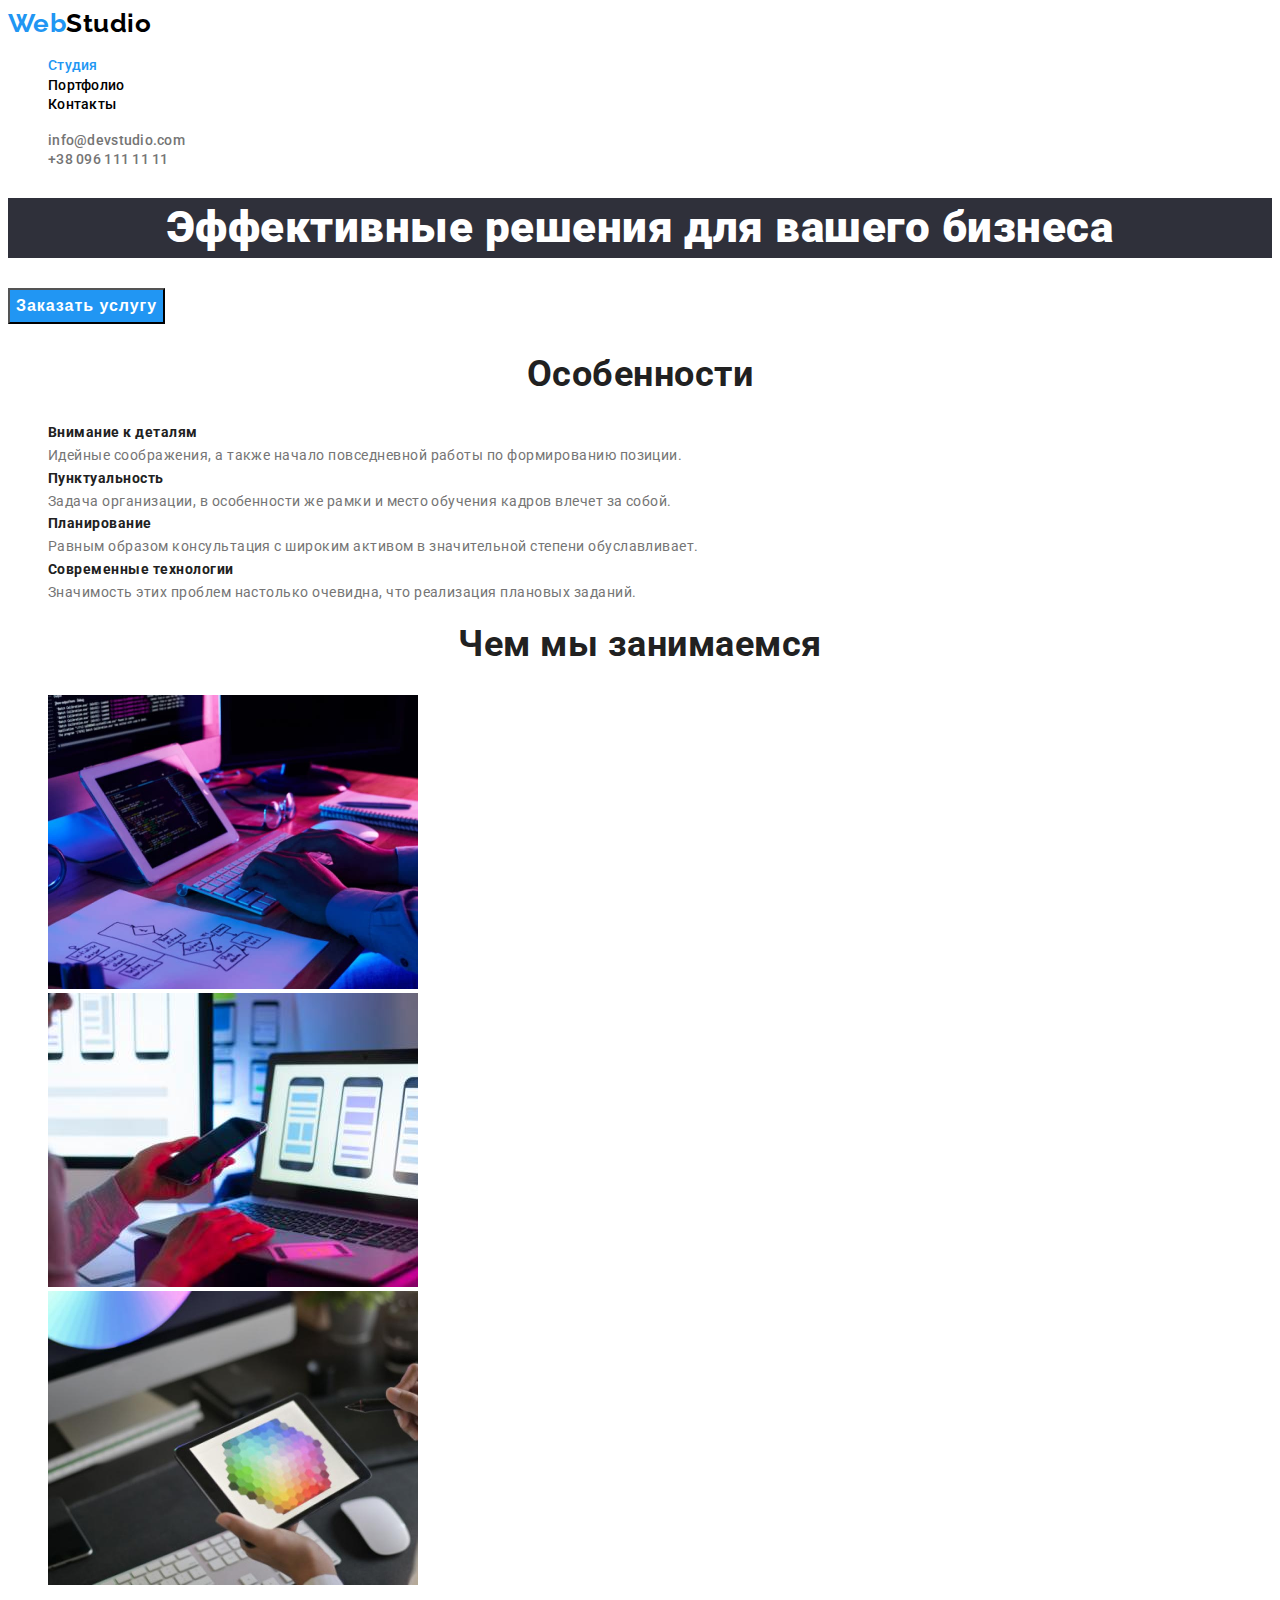
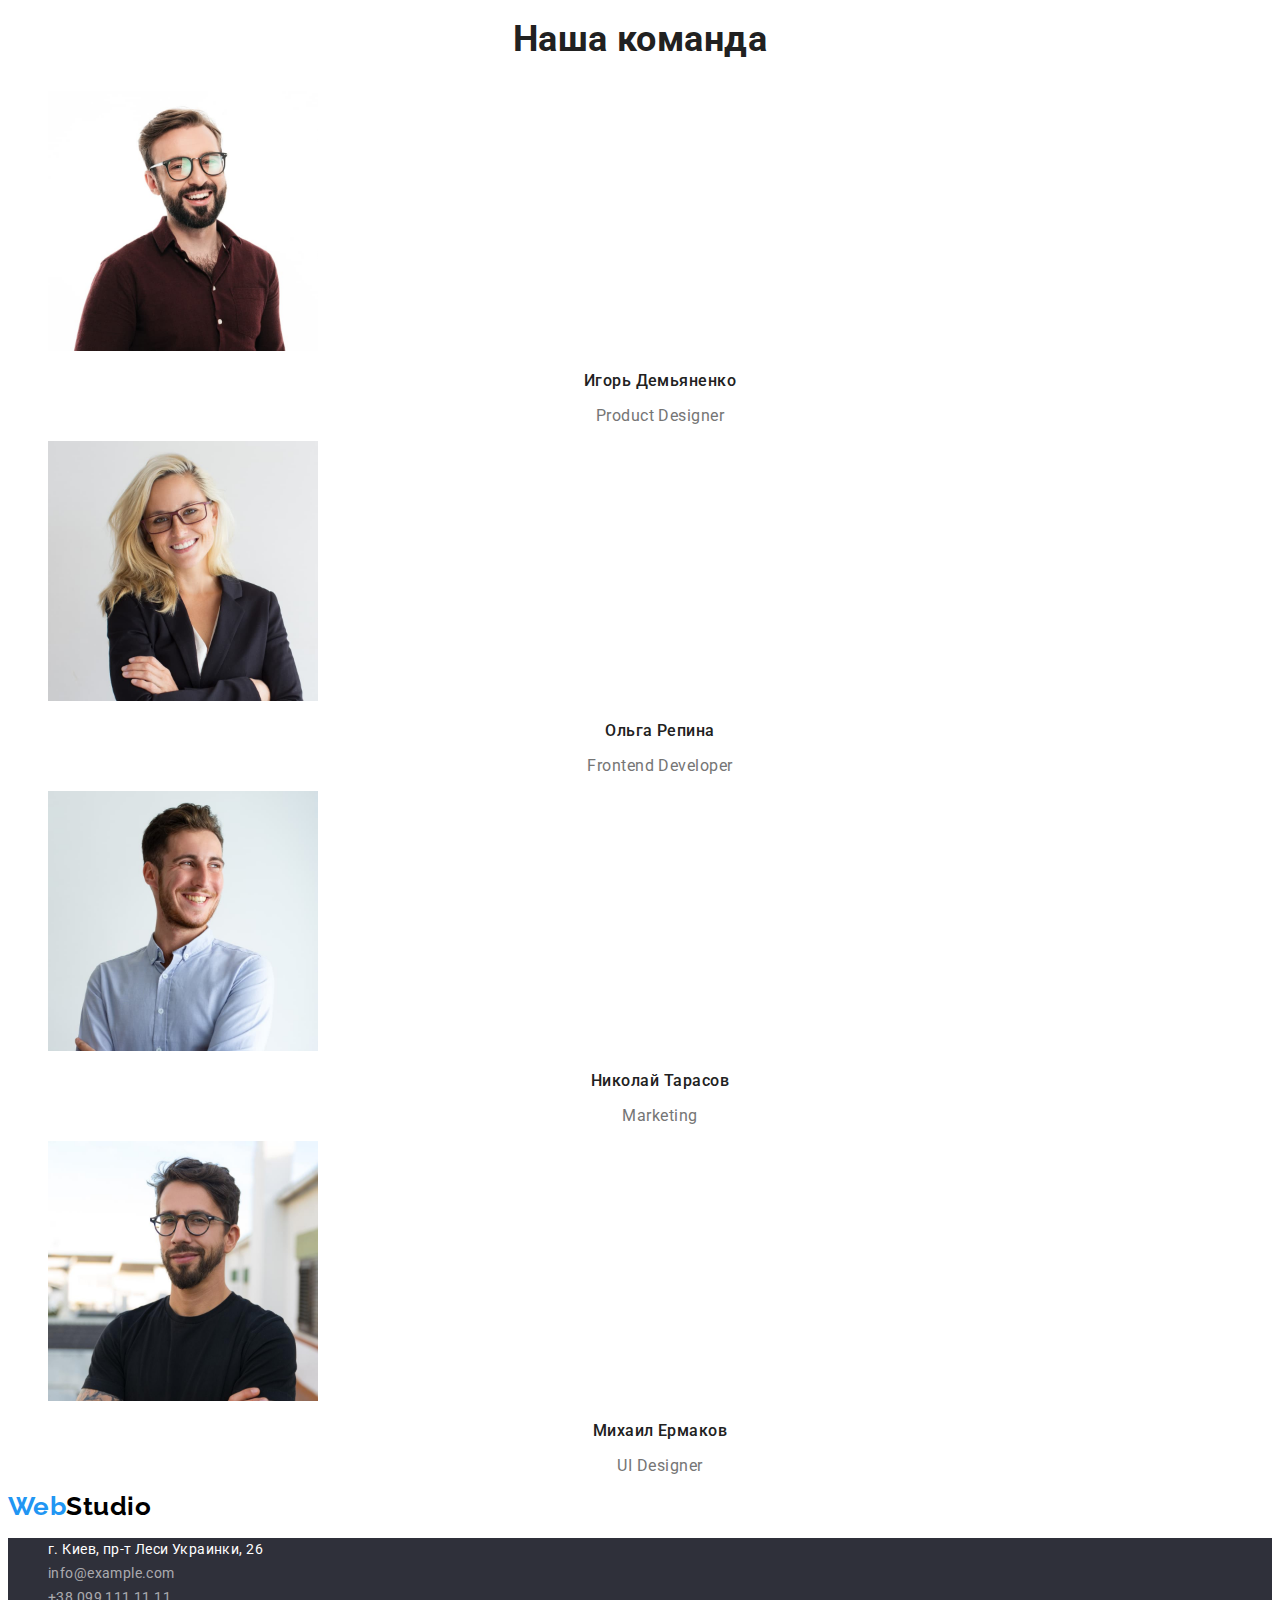
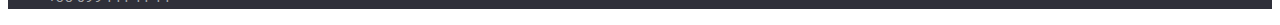
==== index.html @ e1e1144a "Копирует дз 3" ====
<!DOCTYPE html>
<html lang="en">

<head>
    <meta charset="UTF-8">
    <meta http-equiv="X-UA-Compatible" content="IE=edge">
    <meta name="viewport" content="width=device-width, initial-scale=1.0">
    <title>Document</title>
    <link href="https://fonts.googleapis.com/css2?family=Raleway:wght@700&family=Roboto:wght@400;500;700;900&display=swap"
        rel="stylesheet">
    <link rel="stylesheet" href="./css/styles.css" />
</head>

<body>
    <header>
        <nav>
            <a class="logo" href="/">
            <span class="logo-web">Web</span>Studio
            </a>
            <ul class="site-nav">
                <li><a href="index.html" class="site-nav-link link current">Студия</a></li>
                <li><a href="portfolio.html" class="site-nav-link link">Портфолио</a></li>
                <li><a href="" class="site-nav-link link">Контакты</a></li>
            </ul>
        </nav>

        <ul class="auth-nav list">
            <li><a href="mailto:info@devstudio.com" class="auth-nav-link">info@devstudio.com</a></li>
            <li><a href="tel:+380961111111" class="auth-nav-link">+38 096 111 11 11</a></li>
        </ul>

    </header>

    <main>
        <!--Герой-->
        
            <section class="hero">
                <h1 class="hero-title">Эффективные решения для вашего бизнеса</h1>
                <button class="hero-button" type="button">Заказать услугу</button>
            </section>
        

        <!--Особенности-->
        <section class="section">
            <h2 class="section-title">Особенности</h2>
            <ul class="feature-list">
                <li>
                    <h3 class="feature-title">Внимание к деталям</h3>
                    <p class="feature-text">Идейные соображения, а также начало повседневной работы по формированию позиции.</p>
                </li>
                <li>
                    <h3 class="feature-title">Пунктуальность</h3>
                    <p class="feature-text">Задача организации, в особенности же рамки и место обучения кадров влечет за собой.</p>
                </li>
                <li>
                    <h3 class="feature-title">Планирование</h3>
                    <p class="feature-text">Равным образом консультация с широким активом в значительной степени обуславливает.</p>
                </li>
                <li>
                    <h3 class="feature-title">Современные технологии</h3>
                    <p class="feature-text">Значимость этих проблем настолько очевидна, что реализация плановых заданий.</p>
                </li>
            </ul>

            <h2 class="section-title">Чем мы занимаемся</h2>
            <ul>
                <li>
                    <img src="./image/img(1).jpg" alt="Разработка плана за компьютером" width="370">

                </li>
            
                <li>
                    <img src="./image/img(2).jpg" alt="Поддержка через елефон" width="370">
                </li>
           
                <li>
                    <img src="./image/img(3).jpg" alt="Поддержка через планшет" width="370">

                </li>
            </ul>

            <h2 class="section-title">Наша команда</h2>
            <ul>
                <li>
                    <img src="./image/фото1.jpg" alt="Улыбчивий мужчина в очках" width="270">
                    <h3 class="title-el">Игорь Демьяненко</h3>
                    <p class="title-el-text">Product Designer</p>
                </li>
                <li>
                    <img src="./image/фото2.jpg" alt="Светловолосая девушка" width="270">
                    <h3 class="title-el">Ольга Репина</h3>
                    <p class="title-el-text">Frontend Developer</p>
                </li>
                <li>
                    <img src="./image/фото3.jpg" alt="Улыбчивый парень в рубашке" width="270">
                    <h3 class="title-el">Николай Тарасов</h3>
                    <p class="title-el-text">Marketing</p>
                </li>
                <li>
                    <img src="./image/фото4.jpg" alt="Увереный в себе мужчина" width="270">
                    <h3 class="title-el">Михаил Ермаков</h3>
                    <p class="title-el-text">UI Designer</p>

                </li>
            </ul>
        </section>
    </main>

    <footer>
        <!--Адресс-->
        <a class="logo" href="/"><span class="logo-web">Web</span>Studio</a>
        <address class="address-footer">
            <ul>
            <li class="address">г. Киев, пр-т Леси Украинки, 26</li>
            <li><a href="mailto:info@devstudio.com" class="auth-nav-footer">info@example.com</a></li>
            <li><a href="tel:+380991111111" class="auth-nav-footer">+38 099 111 11 11</a></li>
            </ul>
        </address>
    </footer>
</body>

</html>
---- css/styles.css ----
:root {
  --primari-text-color: #757575;
  --title-text-color: #212121;
  --accent-color: #2196f3;
  --primari-white-color: #ffffff;
  --logo-nav-color: #000000;
  --button-background-color: #f5f4fa;
  --hero-background-color: #2f303a;
  --hero-button-focus-color: #188ce8;
  --auth-nav-footer-color: rgba(255, 255, 255, 0.6);
}

body {
  background: var(--primari-white-color);
  color: var(--primari-text-color);

  font-family: Roboto, sans-serif;
  letter-spacing: 0.03em;
}

ul {
  list-style: none;
}

/* logo */
.logo {
  color: var(--logo-nav-color);

  font-family: Raleway, sans-serif;
  font-weight: bold;
  font-size: 26px;
  line-height: 1.19;
  text-decoration: none;
}

.logo-web {
  color: var(--accent-color);
}

/* site-nav */

.site-nav-link {
  color: var(--logo-nav-color);

  font-weight: 500;
  font-size: 14px;
  line-height: 1.33;
  letter-spacing: 0.02em;
  text-decoration: none;
}

.site-nav-link:hover,
.site-nav-link:focus {
  color: var(--accent-color);
}

.site-nav-link.current {
  color: var(--accent-color);
}

.auth-nav-link {
  color: var(--primari-text-color);

  font-weight: 500;
  font-size: 14px;
  line-height: 1.33;
  letter-spacing: 0.02em;
  text-decoration: none;
}

.auth-nav-link:hover,
.auth-nav-link:focus {
  color: var(--accent-color);
}

/* hero */
.hero-title {
  color: var(--primari-white-color);
  background-color: var(--hero-background-color);

  font-weight: 900;
  font-size: 44px;
  line-height: 1.36;
  text-align: center;
}
.hero-button {
  color: var(--primari-white-color);
  background-color: var(--accent-color);

  font-weight: bold;
  font-size: 16px;
  line-height: 1.87;
  letter-spacing: 0.06em;
  cursor: pointer;
}

.hero-button:focus,
.hero-button:hover {
  color: var(--primari-white-color);
  background-color: var(--hero-button-focus-color);
}

/* section */
.section-title {
  color: var(--title-text-color);

  font-weight: 700;
  font-size: 36px;
  line-height: 1.16;
  text-align: center;
}

.projects-title {
  color: var(--title-text-color);

  font-weight: 700;
  font-size: 18px;
  line-height: 2;
  letter-spacing: 0.06em;
}

.projects-text {
  font-size: 16px;
  line-height: 1.87;
}

.feature-title {
  color: var(--title-text-color);

  font-weight: 700;
  font-size: 14px;
  line-height: 1.14;
}

.feature-text {
  font-size: 14px;
  line-height: 1.7px;
}

.title-el {
  color: var(--title-text-color);

  font-weight: 500;
  font-size: 16px;
  line-height: 1.19;
  text-align: center;
}

.title-el-text {
  font-size: 16px;
  line-height: 1.19;
  text-align: center;
}

/* Button */
.button {
  color: var(--title-text-color);
  background-color: var(--button-background-color);

  font-family: inherit;
  font-weight: 500;
  font-size: 16px;
  line-height: 1.6;
  text-align: center;
  letter-spacing: 0.03em;
  text-decoration: none;
  cursor: pointer;
}

.button:hover,
.button:focus {
  color: var(--primari-white-color);
  background-color: var(--accent-color);
}

/*  section footer */
.address-footer {
  background-color: var(--hero-background-color);
}

.address {
  color: var(--primari-white-color);
}

.auth-nav-footer {
  color: var(--auth-nav-footer-color);
}

.auth-nav-footer:focus,
.auth-nav-footer:hover {
  color: var(--accent-color);
}

.auth-nav-footer,
.address {
  font-family: Roboto;
  font-style: normal;
  font-weight: normal;
  font-size: 14px;
  line-height: 1.7;
  letter-spacing: 0.03em;
  text-decoration: none;
}
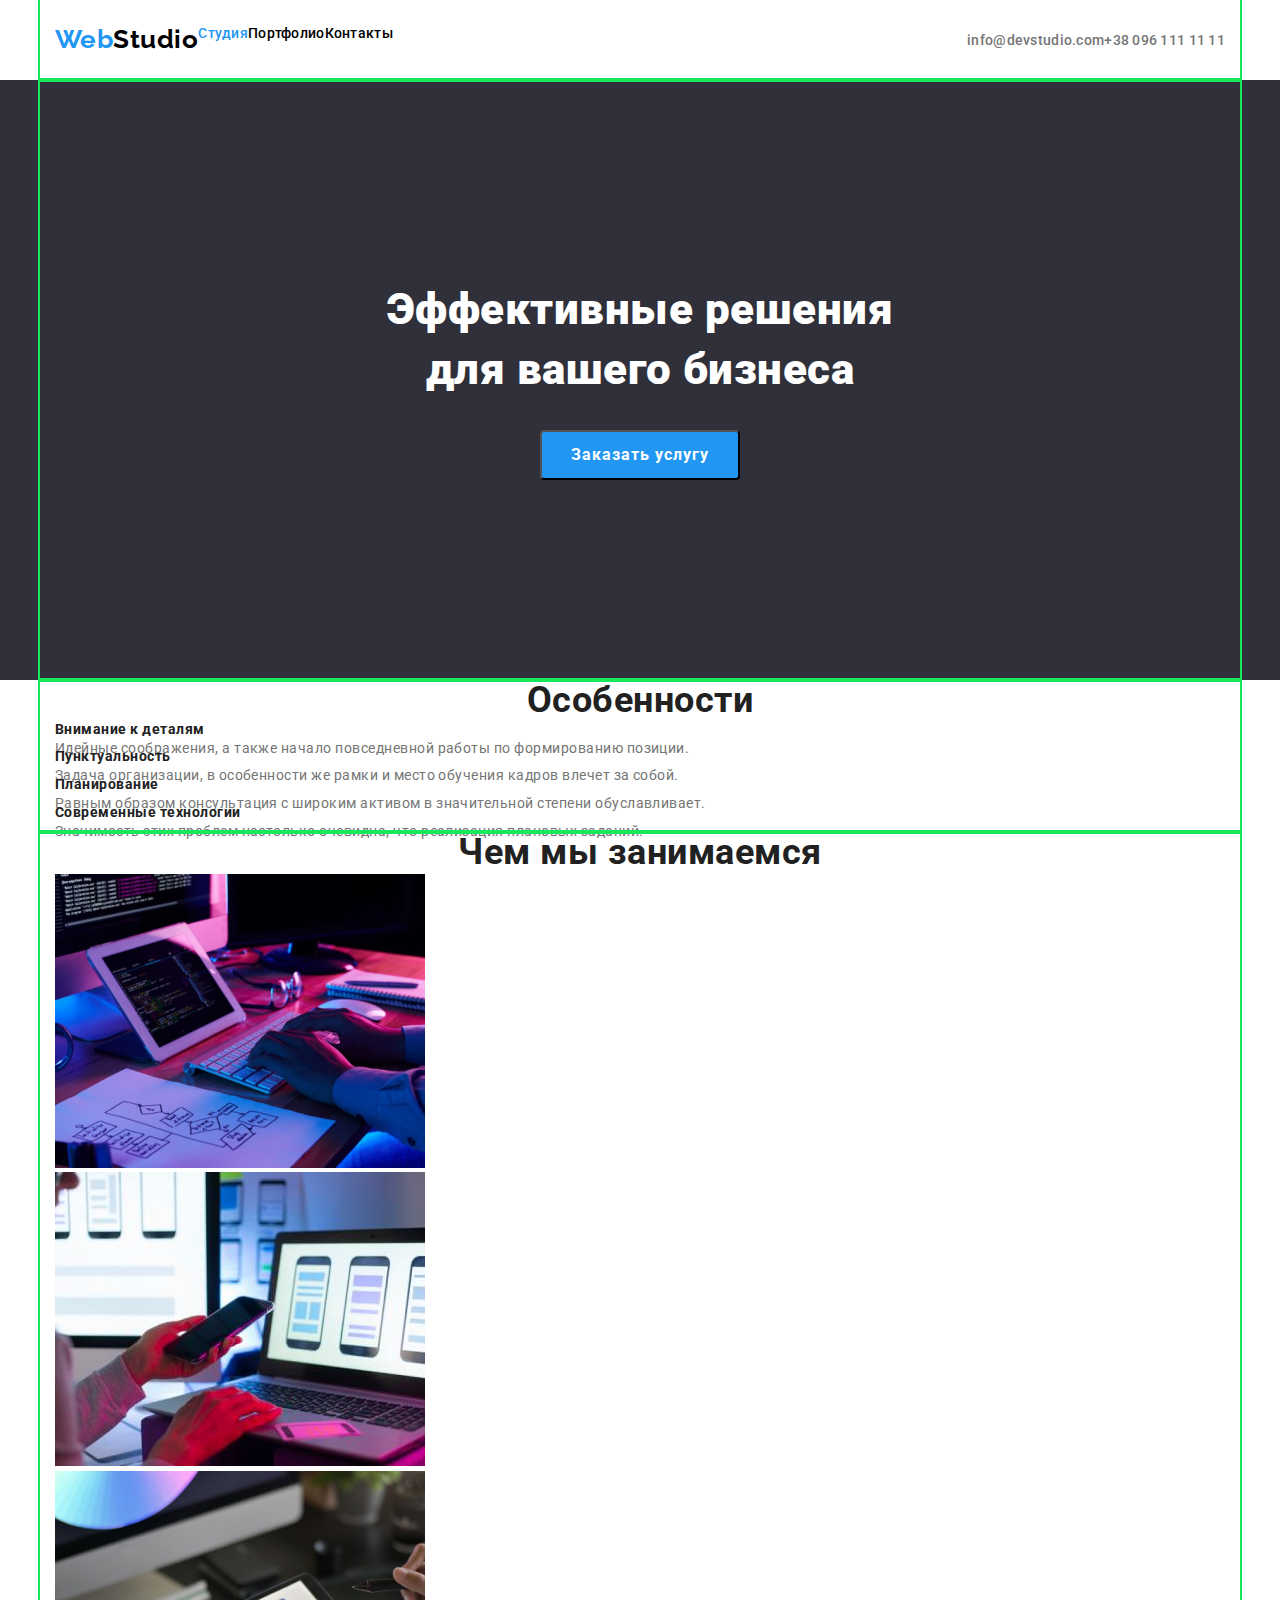
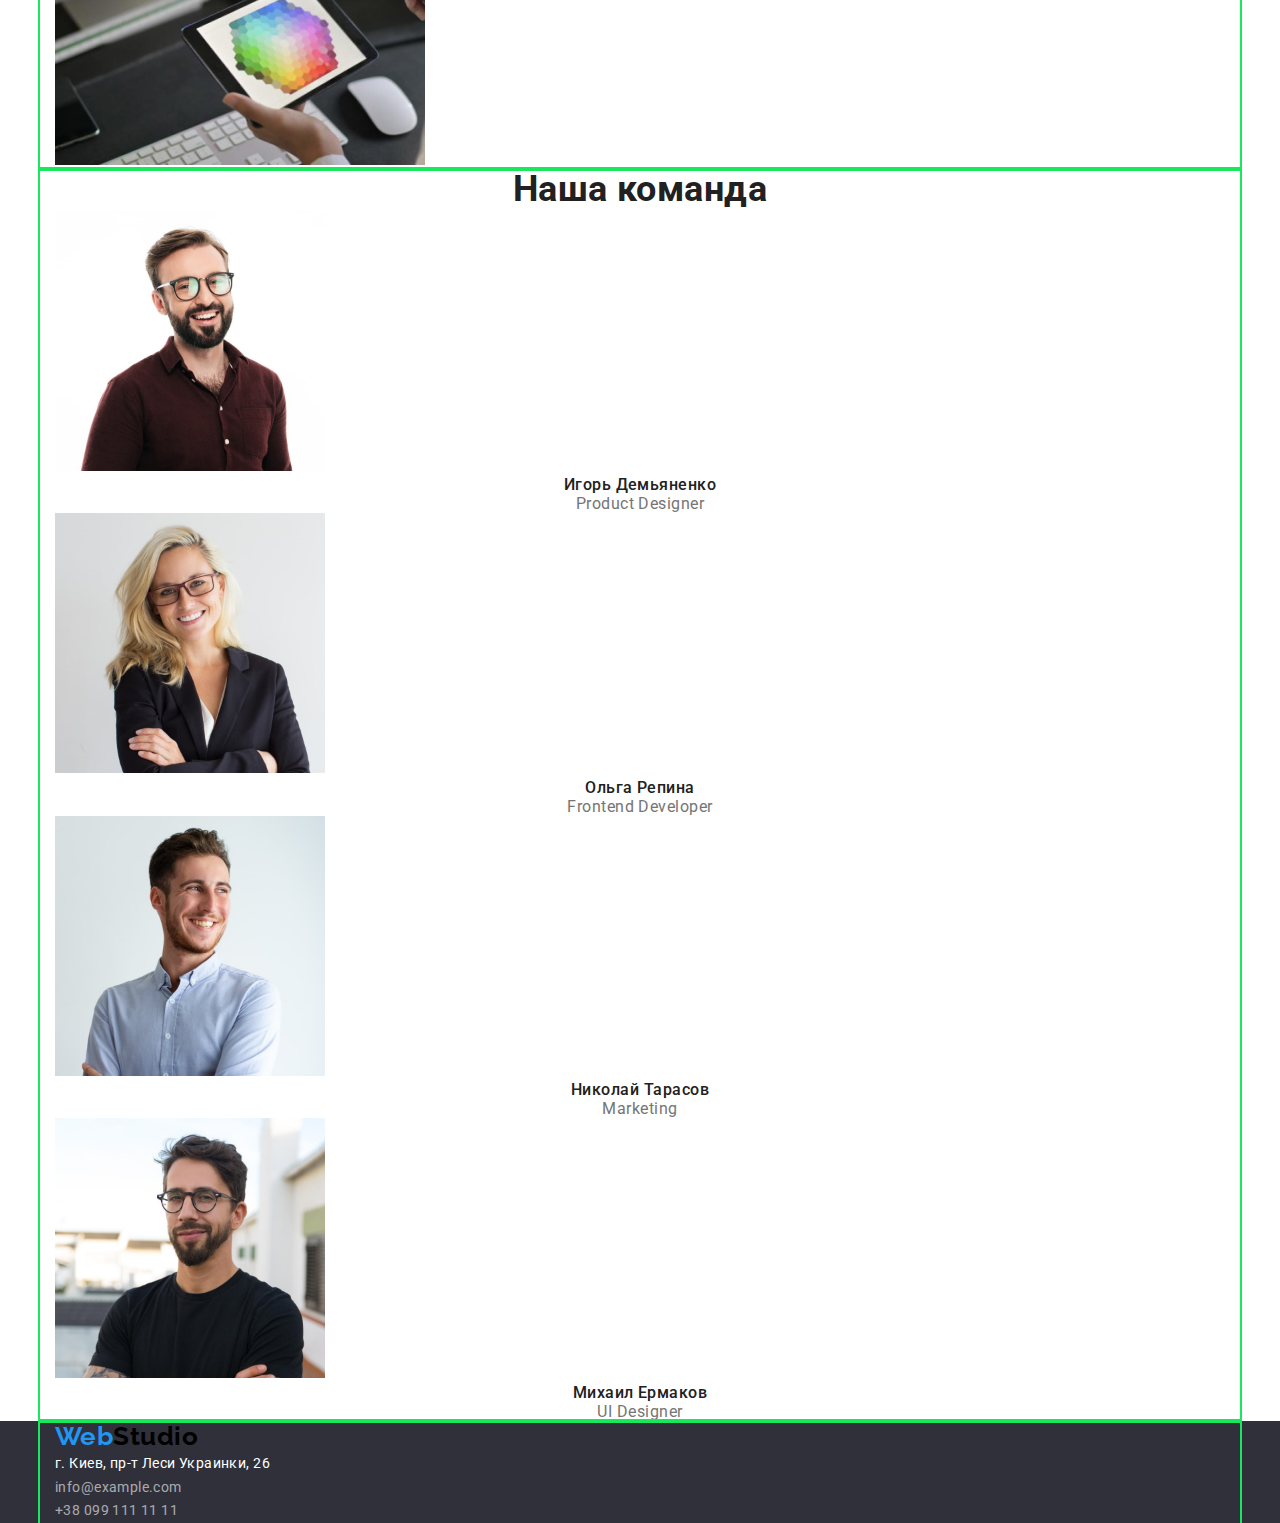
==== commit fa4f97dc: "оформляет страницу до флекса" ====
--- a/index.html
+++ b/index.html
@@ -6,16 +6,18 @@
     <meta http-equiv="X-UA-Compatible" content="IE=edge">
     <meta name="viewport" content="width=device-width, initial-scale=1.0">
     <title>Document</title>
-    <link href="https://fonts.googleapis.com/css2?family=Raleway:wght@700&family=Roboto:wght@400;500;700;900&display=swap"
+    <link
+        href="https://fonts.googleapis.com/css2?family=Raleway:wght@700&family=Roboto:wght@400;500;700;900&display=swap"
         rel="stylesheet">
+    <link rel="stylesheet" href="https://cdnjs.cloudflare.com/ajax/libs/modern-normalize/1.1.0/modern-normalize.min.css">
     <link rel="stylesheet" href="./css/styles.css" />
 </head>
 
 <body>
-    <header>
-        <nav>
+    <header class="header container">
+        <nav class="main-nav">
             <a class="logo" href="/">
-            <span class="logo-web">Web</span>Studio
+                <span class="logo-web">Web</span>Studio
             </a>
             <ul class="site-nav">
                 <li><a href="index.html" class="site-nav-link link current">Студия</a></li>
@@ -33,52 +35,67 @@
 
     <main>
         <!--Герой-->
-        
-            <section class="hero">
-                <h1 class="hero-title">Эффективные решения для вашего бизнеса</h1>
+
+        <section class="hero">
+            <div class="hero-container container">
+                <h1 class="hero-title">Эффективные решения <br>для вашего бизнеса</h1>
                 <button class="hero-button" type="button">Заказать услугу</button>
-            </section>
-        
+            </div>
+        </section>
+
 
         <!--Особенности-->
-        <section class="section">
-            <h2 class="section-title">Особенности</h2>
-            <ul class="feature-list">
-                <li>
-                    <h3 class="feature-title">Внимание к деталям</h3>
-                    <p class="feature-text">Идейные соображения, а также начало повседневной работы по формированию позиции.</p>
-                </li>
-                <li>
-                    <h3 class="feature-title">Пунктуальность</h3>
-                    <p class="feature-text">Задача организации, в особенности же рамки и место обучения кадров влечет за собой.</p>
-                </li>
-                <li>
-                    <h3 class="feature-title">Планирование</h3>
-                    <p class="feature-text">Равным образом консультация с широким активом в значительной степени обуславливает.</p>
-                </li>
-                <li>
-                    <h3 class="feature-title">Современные технологии</h3>
-                    <p class="feature-text">Значимость этих проблем настолько очевидна, что реализация плановых заданий.</p>
-                </li>
-            </ul>
+        <section class="feature">
+            <div class="container">
+                <h2 class="section-title">Особенности</h2>
+                <ul class="feature-list">
+                    <li>
+                        <h3 class="feature-title">Внимание к деталям</h3>
+                        <p class="feature-text">Идейные соображения, а также начало повседневной работы по формированию
+                            позиции.</p>
+                    </li>
+                    <li>
+                        <h3 class="feature-title">Пунктуальность</h3>
+                        <p class="feature-text">Задача организации, в особенности же рамки и место обучения кадров влечет за
+                            собой.</p>
+                    </li>
+                    <li>
+                        <h3 class="feature-title">Планирование</h3>
+                        <p class="feature-text">Равным образом консультация с широким активом в значительной степени
+                            обуславливает.</p>
+                    </li>
+                    <li>
+                        <h3 class="feature-title">Современные технологии</h3>
+                        <p class="feature-text">Значимость этих проблем настолько очевидна, что реализация плановых заданий.
+                        </p>
+                    </li>
+                            </ul>
+            </div>
+        </section>
 
+        <section class="work">
+            <div class="container">
             <h2 class="section-title">Чем мы занимаемся</h2>
             <ul>
                 <li>
                     <img src="./image/img(1).jpg" alt="Разработка плана за компьютером" width="370">
 
                 </li>
-            
+
                 <li>
                     <img src="./image/img(2).jpg" alt="Поддержка через елефон" width="370">
                 </li>
-           
+
                 <li>
                     <img src="./image/img(3).jpg" alt="Поддержка через планшет" width="370">
 
                 </li>
             </ul>
+            </div>
+        </section>
 
+        <section class="team">
+            <div class="container">
             <h2 class="section-title">Наша команда</h2>
             <ul>
                 <li>
@@ -102,21 +119,24 @@
                     <p class="title-el-text">UI Designer</p>
 
                 </li>
+                </div>
             </ul>
         </section>
     </main>
 
-    <footer>
-        <!--Адресс-->
-        <a class="logo" href="/"><span class="logo-web">Web</span>Studio</a>
-        <address class="address-footer">
-            <ul>
-            <li class="address">г. Киев, пр-т Леси Украинки, 26</li>
-            <li><a href="mailto:info@devstudio.com" class="auth-nav-footer">info@example.com</a></li>
-            <li><a href="tel:+380991111111" class="auth-nav-footer">+38 099 111 11 11</a></li>
-            </ul>
-        </address>
-    </footer>
+        <footer class="footer">
+            <div class="container">
+                <!--Адресс-->
+                <a class="logo" href="/"> <span class="logo-web">Web</span>Studio</a>
+                <address class="address-footer">
+                    <ul>
+                        <li class="address">г. Киев, пр-т Леси Украинки, 26</li>
+                        <li><a href="mailto:info@devstudio.com" class="auth-nav-footer">info@example.com</a></li>
+                        <li><a href="tel:+380991111111" class="auth-nav-footer">+38 099 111 11 11</a></li>
+                    </ul>
+                </address>
+            </div>
+        </footer>
 </body>
 
-</html>
+</html>--- a/css/styles.css
+++ b/css/styles.css
@@ -10,9 +10,20 @@
   --auth-nav-footer-color: rgba(255, 255, 255, 0.6);
 }
 
+html {
+  box-sizing: border-box;
+}
+
+*,
+*::before,
+*::after {
+  box-sizing: inherit;
+}
+
 body {
   background: var(--primari-white-color);
   color: var(--primari-text-color);
+  margin: 0;
 
   font-family: Roboto, sans-serif;
   letter-spacing: 0.03em;
@@ -20,9 +31,33 @@
 
 ul {
   list-style: none;
-}
-
+  margin-top: 0;
+  margin-bottom: 0;
+  padding-left: 0;
+}
+
+h1,
+h2,
+h3,
+h4,
+h5,
+p {
+  margin-top: 0;
+  margin-bottom: 0;
+}
+
+.header {
+  display: flex;
+  justify-content: space-between;
+  align-content: center;
+}
 /* logo */
+
+.main-nav {
+  display: flex;
+  padding-top: 24px;
+  padding-bottom: 25px;
+}
 .logo {
   color: var(--logo-nav-color);
 
@@ -31,6 +66,7 @@
   font-size: 26px;
   line-height: 1.19;
   text-decoration: none;
+  align-content: center;
 }
 
 .logo-web {
@@ -38,6 +74,11 @@
 }
 
 /* site-nav */
+
+.site-nav {
+  display: flex;
+  align-content: center;
+}
 
 .site-nav-link {
   color: var(--logo-nav-color);
@@ -47,6 +88,8 @@
   line-height: 1.33;
   letter-spacing: 0.02em;
   text-decoration: none;
+
+  align-items: center;
 }
 
 .site-nav-link:hover,
@@ -58,6 +101,12 @@
   color: var(--accent-color);
 }
 
+.auth-nav.list {
+  display: flex;
+  justify-content: flex-end;
+  align-items: center;
+}
+
 .auth-nav-link {
   color: var(--primari-text-color);
 
@@ -74,14 +123,36 @@
 }
 
 /* hero */
+.hero {
+  background-color: var(--hero-background-color);
+
+  margin-top: 0;
+  margin-bottom: 0;
+  height: 600px;
+  text-align: center;
+}
+
+.hero-container {
+  display: block;
+  width: 1200px;
+  padding-left: 15px;
+  padding-right: 15px;
+  margin-right: auto;
+  margin-left: auto;
+}
+
 .hero-title {
-  color: var(--primari-white-color);
-  background-color: var(--hero-background-color);
+  display: block;
+  margin-left: auto;
+  margin-right: auto;
+  padding-top: 200px;
+  padding-bottom: 30px;
+
+  color: var(--primari-white-color);
 
   font-weight: 900;
   font-size: 44px;
   line-height: 1.36;
-  text-align: center;
 }
 .hero-button {
   color: var(--primari-white-color);
@@ -92,6 +163,11 @@
   line-height: 1.87;
   letter-spacing: 0.06em;
   cursor: pointer;
+
+  width: 200px;
+  height: 50px;
+  margin-bottom: 200px;
+  border-radius: 4px;
 }
 
 .hero-button:focus,
@@ -101,6 +177,15 @@
 }
 
 /* section */
+.container {
+  width: 1200px;
+  padding-left: 15px;
+  padding-right: 15px;
+  margin-left: auto;
+  margin-right: auto;
+  outline: 2px solid #18e85d;
+}
+
 .section-title {
   color: var(--title-text-color);
 
@@ -130,6 +215,8 @@
   font-weight: 700;
   font-size: 14px;
   line-height: 1.14;
+
+  padding-bottom: 10px;
 }
 
 .feature-text {
@@ -174,8 +261,11 @@
 }
 
 /*  section footer */
+.footer {
+  background-color: var(--hero-background-color);
+}
+
 .address-footer {
-  background-color: var(--hero-background-color);
 }
 
 .address {
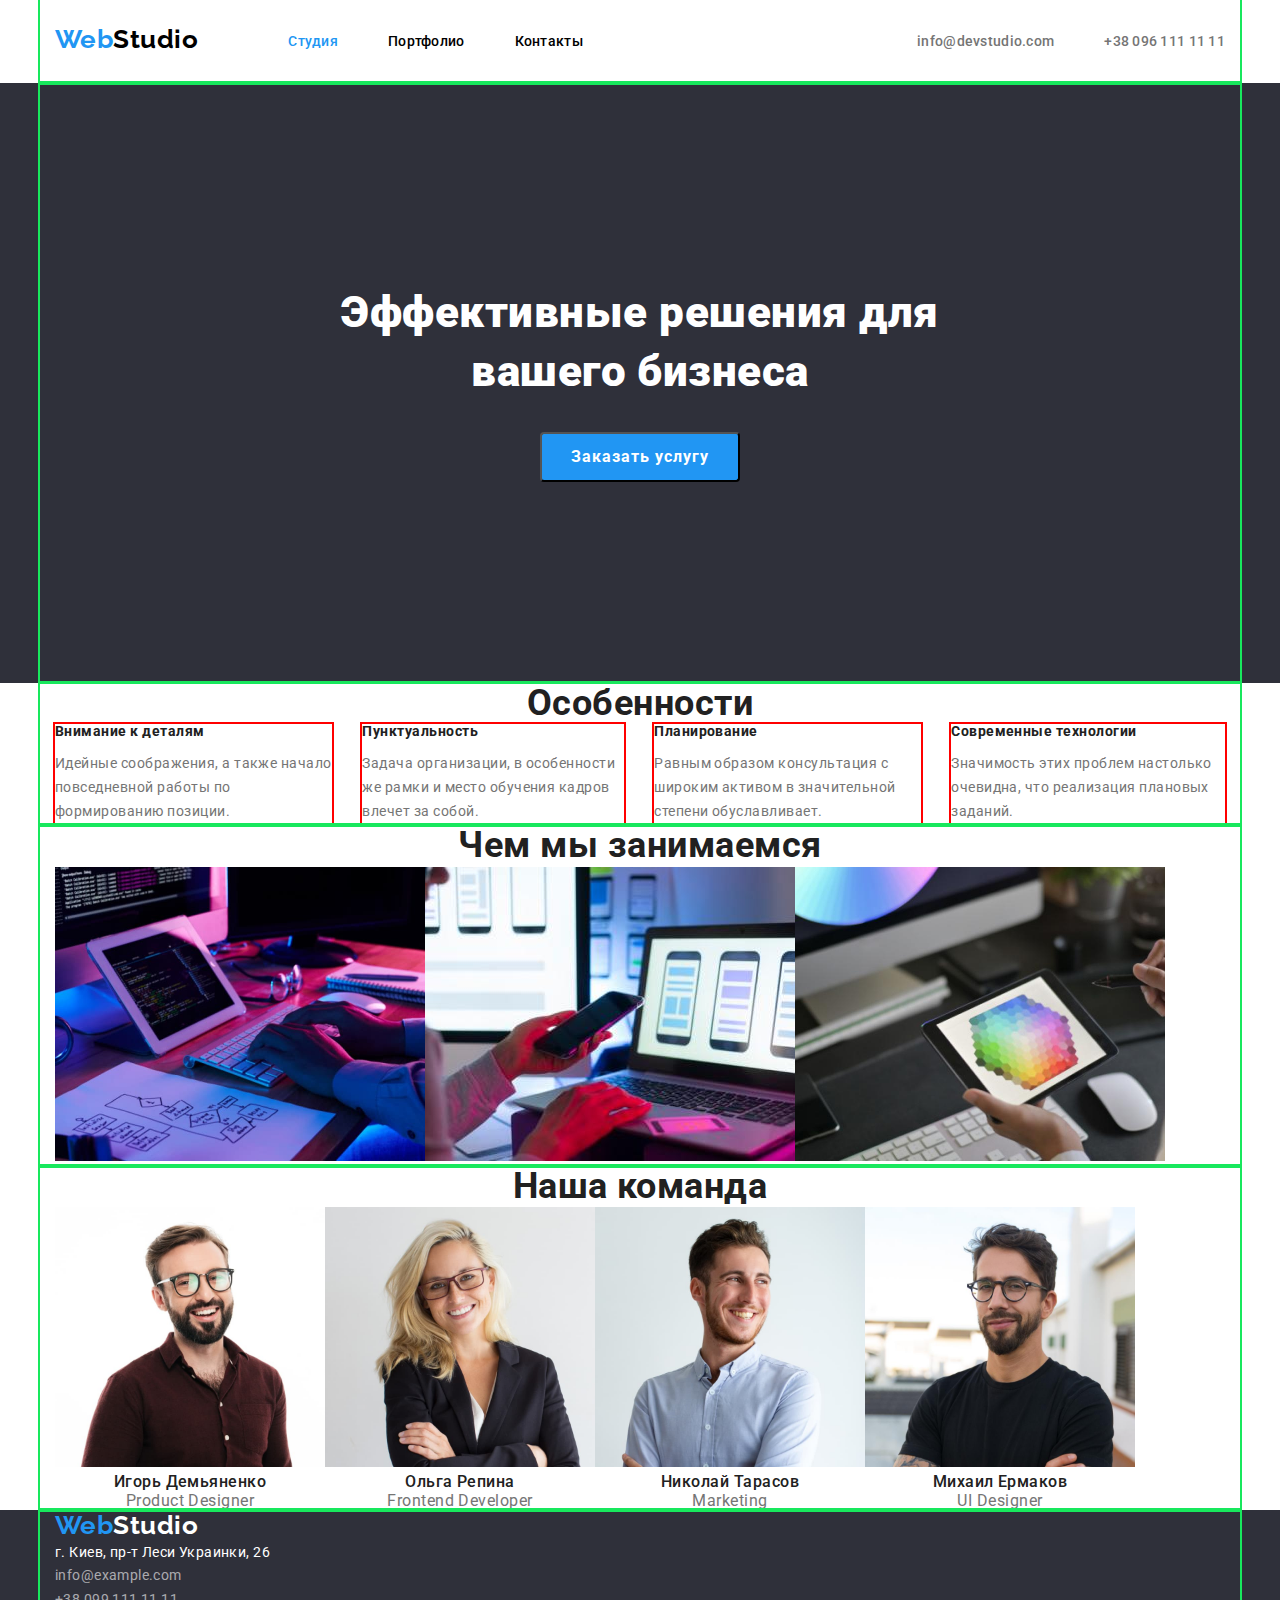
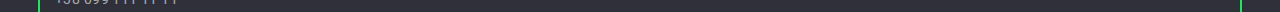
==== commit f34f0901: "оформляет хедер и портфолио" ====
--- a/index.html
+++ b/index.html
@@ -20,15 +20,15 @@
                 <span class="logo-web">Web</span>Studio
             </a>
             <ul class="site-nav">
-                <li><a href="index.html" class="site-nav-link link current">Студия</a></li>
-                <li><a href="portfolio.html" class="site-nav-link link">Портфолио</a></li>
-                <li><a href="" class="site-nav-link link">Контакты</a></li>
+                <li class="site-nav-item"><a href="index.html" class="site-nav-link link current">Студия</a></li>
+                <li class="site-nav-item"><a href="portfolio.html" class="site-nav-link link">Портфолио</a></li>
+                <li class="site-nav-item"><a href="" class="site-nav-link link">Контакты</a></li>
             </ul>
         </nav>
 
         <ul class="auth-nav list">
-            <li><a href="mailto:info@devstudio.com" class="auth-nav-link">info@devstudio.com</a></li>
-            <li><a href="tel:+380961111111" class="auth-nav-link">+38 096 111 11 11</a></li>
+            <li class="auth-nav-item"><a href="mailto:info@devstudio.com" class="auth-nav-link">info@devstudio.com</a></li>
+            <li class="auth-nav-item"><a href="tel:+380961111111" class="auth-nav-link">+38 096 111 11 11</a></li>
         </ul>
 
     </header>
@@ -38,7 +38,7 @@
 
         <section class="hero">
             <div class="hero-container container">
-                <h1 class="hero-title">Эффективные решения <br>для вашего бизнеса</h1>
+                <h1 class="hero-title">Эффективные решения для вашего бизнеса</h1>
                 <button class="hero-button" type="button">Заказать услугу</button>
             </div>
         </section>
@@ -49,22 +49,22 @@
             <div class="container">
                 <h2 class="section-title">Особенности</h2>
                 <ul class="feature-list">
-                    <li>
+                    <li class="feature-box">
                         <h3 class="feature-title">Внимание к деталям</h3>
                         <p class="feature-text">Идейные соображения, а также начало повседневной работы по формированию
                             позиции.</p>
                     </li>
-                    <li>
+                    <li class="feature-box">
                         <h3 class="feature-title">Пунктуальность</h3>
                         <p class="feature-text">Задача организации, в особенности же рамки и место обучения кадров влечет за
                             собой.</p>
                     </li>
-                    <li>
+                    <li class="feature-box">
                         <h3 class="feature-title">Планирование</h3>
                         <p class="feature-text">Равным образом консультация с широким активом в значительной степени
                             обуславливает.</p>
                     </li>
-                    <li>
+                    <li class="feature-box">
                         <h3 class="feature-title">Современные технологии</h3>
                         <p class="feature-text">Значимость этих проблем настолько очевидна, что реализация плановых заданий.
                         </p>
@@ -76,7 +76,7 @@
         <section class="work">
             <div class="container">
             <h2 class="section-title">Чем мы занимаемся</h2>
-            <ul>
+            <ul class="work-cards">
                 <li>
                     <img src="./image/img(1).jpg" alt="Разработка плана за компьютером" width="370">
 
@@ -97,7 +97,7 @@
         <section class="team">
             <div class="container">
             <h2 class="section-title">Наша команда</h2>
-            <ul>
+            <ul class="team-cards">
                 <li>
                     <img src="./image/фото1.jpg" alt="Улыбчивий мужчина в очках" width="270">
                     <h3 class="title-el">Игорь Демьяненко</h3>
@@ -127,7 +127,7 @@
         <footer class="footer">
             <div class="container">
                 <!--Адресс-->
-                <a class="logo" href="/"> <span class="logo-web">Web</span>Studio</a>
+                <a class="logo" href="/"> <span class="logo-web">Web</span><span class="logo-studio">Studio</span></a>
                 <address class="address-footer">
                     <ul>
                         <li class="address">г. Киев, пр-т Леси Украинки, 26</li>
--- a/css/styles.css
+++ b/css/styles.css
@@ -21,10 +21,10 @@
 }
 
 body {
+  margin: 0;
+
   background: var(--primari-white-color);
   color: var(--primari-text-color);
-  margin: 0;
-
   font-family: Roboto, sans-serif;
   letter-spacing: 0.03em;
 }
@@ -46,50 +46,57 @@
   margin-bottom: 0;
 }
 
-.header {
+.header.container {
   display: flex;
   justify-content: space-between;
-  align-content: center;
-}
+  align-items: center;
+}
+
 /* logo */
-
 .main-nav {
   display: flex;
+}
+
+.logo {
   padding-top: 24px;
-  padding-bottom: 25px;
-}
-.logo {
+  margin-right: 90px;
+
   color: var(--logo-nav-color);
-
   font-family: Raleway, sans-serif;
   font-weight: bold;
   font-size: 26px;
   line-height: 1.19;
   text-decoration: none;
-  align-content: center;
 }
 
 .logo-web {
   color: var(--accent-color);
 }
 
+.logo-studio {
+  color: var(--primari-white-color);
+}
+
 /* site-nav */
-
 .site-nav {
   display: flex;
-  align-content: center;
+}
+
+.site-nav-item:not(:last-child) {
+  margin-right: 50px;
 }
 
 .site-nav-link {
+  display: block;
+  padding-top: 32px;
+  padding-bottom: 32px;
+
   color: var(--logo-nav-color);
-
   font-weight: 500;
   font-size: 14px;
   line-height: 1.33;
   letter-spacing: 0.02em;
   text-decoration: none;
-
-  align-items: center;
 }
 
 .site-nav-link:hover,
@@ -103,8 +110,7 @@
 
 .auth-nav.list {
   display: flex;
-  justify-content: flex-end;
-  align-items: center;
+  margin-left: auto;
 }
 
 .auth-nav-link {
@@ -115,6 +121,18 @@
   line-height: 1.33;
   letter-spacing: 0.02em;
   text-decoration: none;
+
+  padding-top: 32px;
+  padding-bottom: 32px;
+}
+
+.auth-nav-item {
+  padding-top: 32px;
+  padding-bottom: 32px;
+}
+
+.auth-nav-item:not(:last-child) {
+  margin-right: 50px;
 }
 
 .auth-nav-link:hover,
@@ -147,6 +165,7 @@
   margin-right: auto;
   padding-top: 200px;
   padding-bottom: 30px;
+  width: 696px;
 
   color: var(--primari-white-color);
 
@@ -155,19 +174,18 @@
   line-height: 1.36;
 }
 .hero-button {
-  color: var(--primari-white-color);
-  background-color: var(--accent-color);
-
-  font-weight: bold;
-  font-size: 16px;
-  line-height: 1.87;
-  letter-spacing: 0.06em;
-  cursor: pointer;
-
   width: 200px;
   height: 50px;
   margin-bottom: 200px;
   border-radius: 4px;
+
+  color: var(--primari-white-color);
+  background-color: var(--accent-color);
+  font-weight: bold;
+  font-size: 16px;
+  line-height: 1.87;
+  letter-spacing: 0.06em;
+  cursor: pointer;
 }
 
 .hero-button:focus,
@@ -178,6 +196,7 @@
 
 /* section */
 .container {
+  display: block;
   width: 1200px;
   padding-left: 15px;
   padding-right: 15px;
@@ -186,6 +205,32 @@
   outline: 2px solid #18e85d;
 }
 
+.feature-list {
+  display: flex;
+}
+
+.feature-box {
+  display: block;
+  height: 101px;
+  width: calc((100%-90px) / 4);
+  margin-right: 30px;
+  outline: 2px solid red;
+}
+
+.feature-box:last-child {
+  margin-right: 0px;
+}
+
+.feature-title {
+  padding-bottom: 10px;
+  /* margin-top: 94px; */
+  /* margin-bottom: 94px; */
+}
+
+.feature-text {
+  display: block;
+}
+
 .section-title {
   color: var(--title-text-color);
 
@@ -193,6 +238,40 @@
   font-size: 36px;
   line-height: 1.16;
   text-align: center;
+}
+
+.button-filter {
+  display: flex;
+  justify-content: center;
+}
+
+.filter-item:not(:last-child) {
+  margin-right: 8px;
+}
+
+.projects-cards {
+  display: flex;
+  flex-wrap: wrap;
+}
+
+/* .projects-item {
+  width: 370px;
+  margin-right: 30px;
+  margin-bottom: 30px;
+} */
+
+.projects-item:nth-child(3n) {
+  margin-right: 0;
+}
+
+.projects-item:nth-last-child(-n + 3) {
+  margin-bottom: 0px;
+}
+
+.projects-item {
+  width: calc ((100%-60px)/3);
+  margin-right: 30px;
+  margin-bottom: 30px;
 }
 
 .projects-title {
@@ -209,6 +288,11 @@
   line-height: 1.87;
 }
 
+.feature-box {
+  display: flex;
+  flex-wrap: wrap;
+}
+
 .feature-title {
   color: var(--title-text-color);
 
@@ -219,9 +303,15 @@
   padding-bottom: 10px;
 }
 
+.feature-list {
+  display: flex;
+}
+
 .feature-text {
-  font-size: 14px;
-  line-height: 1.7px;
+  display: flex;
+  flex-wrap: wrap;
+  font-size: 14px;
+  line-height: 1.7;
 }
 
 .title-el {
@@ -237,6 +327,17 @@
   font-size: 16px;
   line-height: 1.19;
   text-align: center;
+}
+
+/* work */
+.work-cards {
+  display: flex;
+}
+
+/* team */
+
+.team-cards {
+  display: flex;
 }
 
 /* Button */
@@ -263,9 +364,6 @@
 /*  section footer */
 .footer {
   background-color: var(--hero-background-color);
-}
-
-.address-footer {
 }
 
 .address {
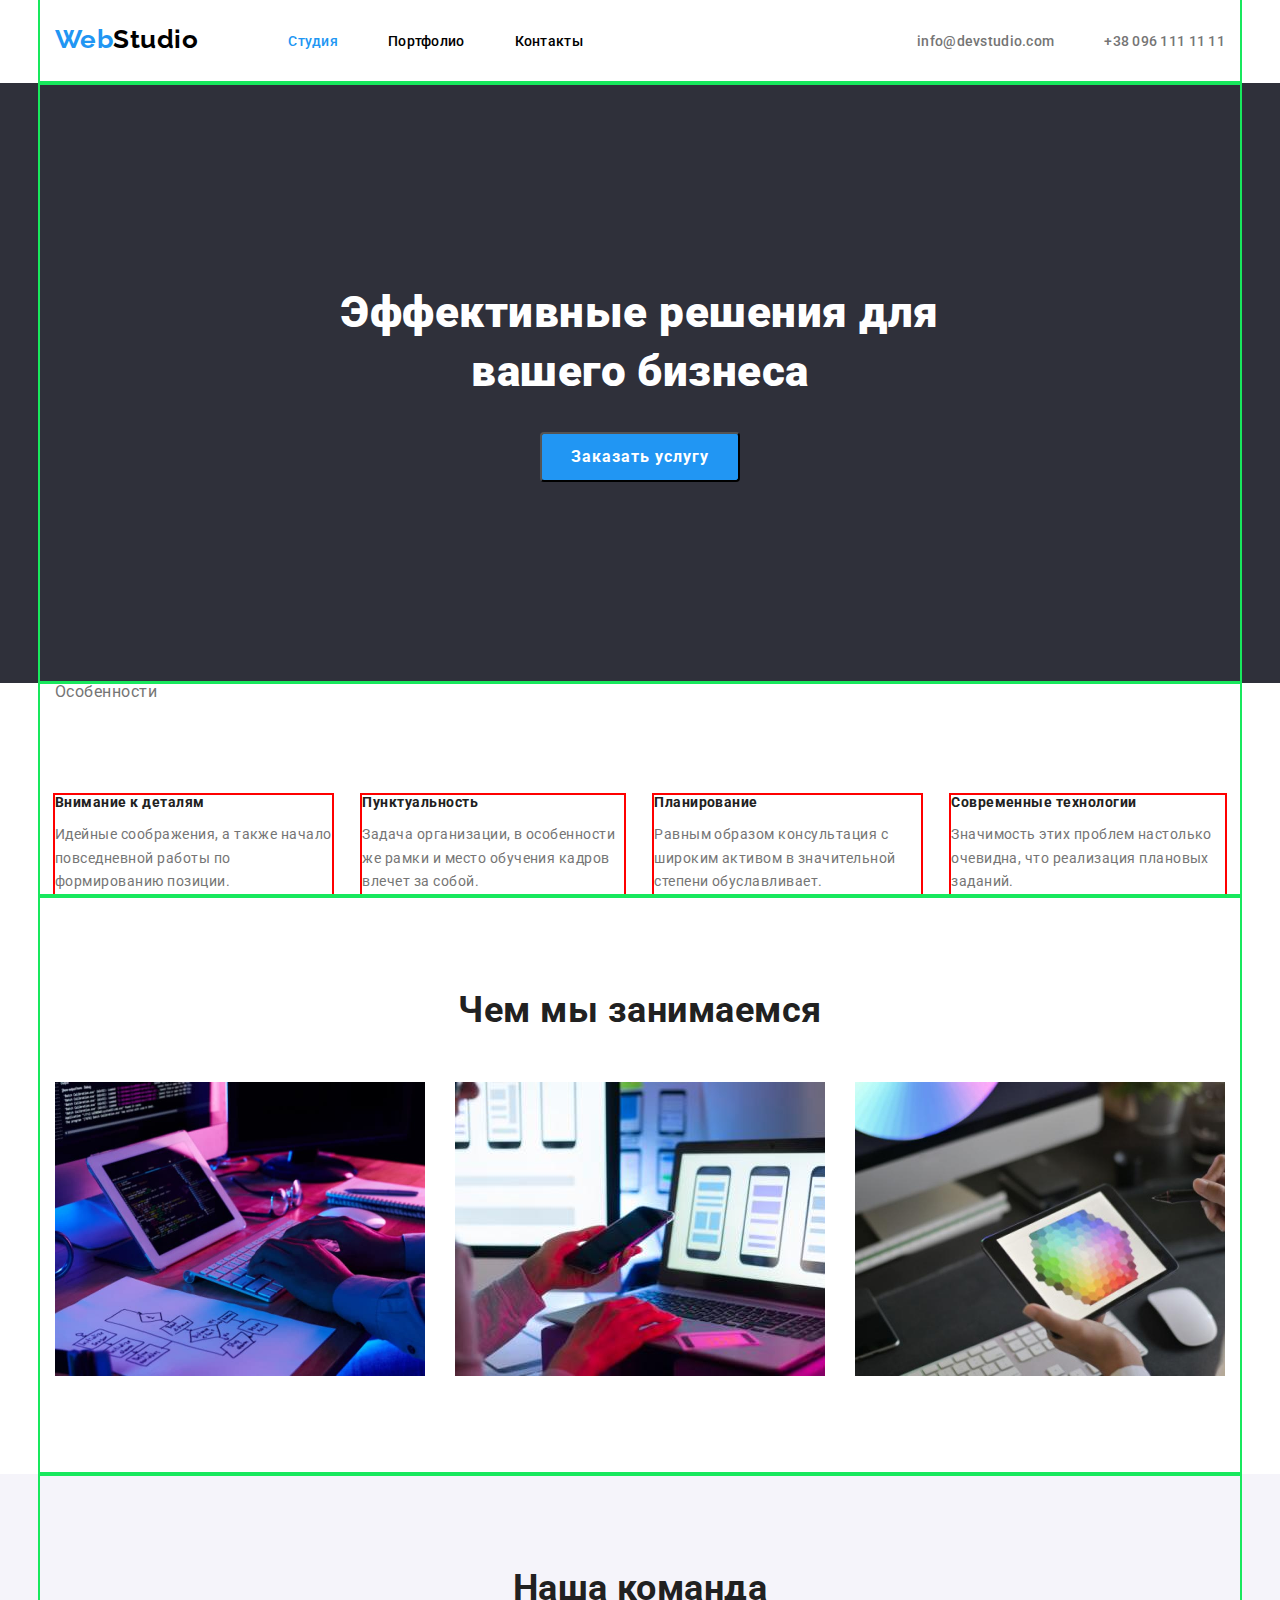
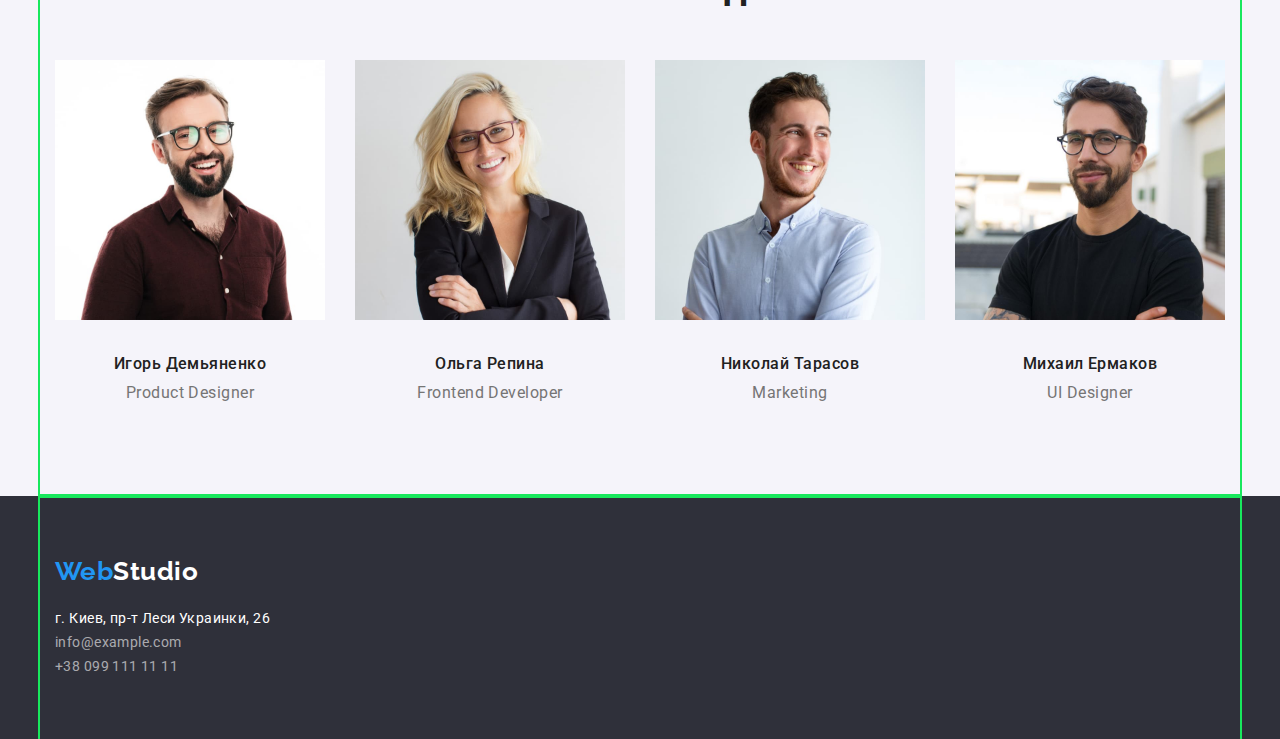
==== commit a155fc71: "оформляє головну стор. і футер" ====
--- a/index.html
+++ b/index.html
@@ -47,7 +47,7 @@
         <!--Особенности-->
         <section class="feature">
             <div class="container">
-                <h2 class="section-title">Особенности</h2>
+                <h2">Особенности</h2>
                 <ul class="feature-list">
                     <li class="feature-box">
                         <h3 class="feature-title">Внимание к деталям</h3>
@@ -77,16 +77,16 @@
             <div class="container">
             <h2 class="section-title">Чем мы занимаемся</h2>
             <ul class="work-cards">
-                <li>
+                <li class="work-item">
                     <img src="./image/img(1).jpg" alt="Разработка плана за компьютером" width="370">
 
                 </li>
 
-                <li>
+                <li class="work-item">
                     <img src="./image/img(2).jpg" alt="Поддержка через елефон" width="370">
                 </li>
 
-                <li>
+                <li class="work-item">
                     <img src="./image/img(3).jpg" alt="Поддержка через планшет" width="370">
 
                 </li>
@@ -98,25 +98,33 @@
             <div class="container">
             <h2 class="section-title">Наша команда</h2>
             <ul class="team-cards">
-                <li>
-                    <img src="./image/фото1.jpg" alt="Улыбчивий мужчина в очках" width="270">
-                    <h3 class="title-el">Игорь Демьяненко</h3>
-                    <p class="title-el-text">Product Designer</p>
+                <li class="team-item">
+                    <div class="team-box">
+                        <img src="./image/фото1.jpg" alt="Улыбчивий мужчина в очках" width="270">
+                        <h3 class="title-el">Игорь Демьяненко</h3>
+                        <p class="title-el-text">Product Designer</p>
+                    </div>
                 </li>
-                <li>
-                    <img src="./image/фото2.jpg" alt="Светловолосая девушка" width="270">
-                    <h3 class="title-el">Ольга Репина</h3>
-                    <p class="title-el-text">Frontend Developer</p>
+                <li class="team-item">
+                    <div class="team-box">
+                        <img src="./image/фото2.jpg" alt="Светловолосая девушка" width="270">
+                        <h3 class="title-el">Ольга Репина</h3>
+                        <p class="title-el-text">Frontend Developer</p>
+                    </div>
                 </li>
-                <li>
-                    <img src="./image/фото3.jpg" alt="Улыбчивый парень в рубашке" width="270">
-                    <h3 class="title-el">Николай Тарасов</h3>
-                    <p class="title-el-text">Marketing</p>
+                <li class="team-item">
+                    <div class="team-box">
+                        <img src="./image/фото3.jpg" alt="Улыбчивый парень в рубашке" width="270">
+                        <h3 class="title-el">Николай Тарасов</h3>
+                        <p class="title-el-text">Marketing</p>
+                    </div>
                 </li>
-                <li>
-                    <img src="./image/фото4.jpg" alt="Увереный в себе мужчина" width="270">
-                    <h3 class="title-el">Михаил Ермаков</h3>
-                    <p class="title-el-text">UI Designer</p>
+                <li class="team-item">
+                    <div class="team-box">
+                        <img src="./image/фото4.jpg" alt="Увереный в себе мужчина" width="270">
+                        <h3 class="title-el">Михаил Ермаков</h3>
+                        <p class="title-el-text">UI Designer</p>
+                    </div>
 
                 </li>
                 </div>
@@ -127,9 +135,9 @@
         <footer class="footer">
             <div class="container">
                 <!--Адресс-->
-                <a class="logo" href="/"> <span class="logo-web">Web</span><span class="logo-studio">Studio</span></a>
+                <a class="footer-logo logo" href="/"> <span class="logo-web">Web</span><span class="logo-studio">Studio</span></a>
                 <address class="address-footer">
-                    <ul>
+                    <ul class="footer-item">
                         <li class="address">г. Киев, пр-т Леси Украинки, 26</li>
                         <li><a href="mailto:info@devstudio.com" class="auth-nav-footer">info@example.com</a></li>
                         <li><a href="tel:+380991111111" class="auth-nav-footer">+38 099 111 11 11</a></li>
--- a/css/styles.css
+++ b/css/styles.css
@@ -222,6 +222,7 @@
 }
 
 .feature-title {
+  display: block;
   padding-bottom: 10px;
   /* margin-top: 94px; */
   /* margin-bottom: 94px; */
@@ -231,9 +232,13 @@
   display: block;
 }
 
+.button-filter,
 .section-title {
+  display: block;
+  padding-top: 94px;
+  padding-bottom: 50px;
+
   color: var(--title-text-color);
-
   font-weight: 700;
   font-size: 36px;
   line-height: 1.16;
@@ -245,6 +250,10 @@
   justify-content: center;
 }
 
+.button {
+  border-radius: 4px;
+}
+
 .filter-item:not(:last-child) {
   margin-right: 8px;
 }
@@ -252,6 +261,7 @@
 .projects-cards {
   display: flex;
   flex-wrap: wrap;
+  padding-bottom: 94px;
 }
 
 /* .projects-item {
@@ -304,7 +314,8 @@
 }
 
 .feature-list {
-  display: flex;
+  /* display: flex; */
+  padding-top: 94px;
 }
 
 .feature-text {
@@ -315,8 +326,10 @@
 }
 
 .title-el {
+  padding-top: 30px;
+  padding-bottom: 10px;
+
   color: var(--title-text-color);
-
   font-weight: 500;
   font-size: 16px;
   line-height: 1.19;
@@ -332,12 +345,48 @@
 /* work */
 .work-cards {
   display: flex;
+  padding-bottom: 94px;
+}
+
+.work-item {
+  display: block;
+  width: calc((100%-60px) / 3);
+  margin-right: 30px;
+  margin-bottom: 30px;
+}
+
+.work-item:nth-last-child(-n + 3) {
+  margin-bottom: 0;
+}
+
+.work-item:nth-child(3n) {
+  margin-right: 0;
 }
 
 /* team */
+.team {
+  background-color: var(--button-background-color);
+}
 
 .team-cards {
-  display: flex;
+  display: block;
+  display: flex;
+  padding-bottom: 94px;
+}
+
+.team-item {
+  display: block;
+  width: calc((100%-60px) / 4);
+  margin-right: 30px;
+  margin-bottom: 30px;
+}
+
+.team-item:last-child {
+  margin-right: 0px;
+}
+
+.team-item:nth-last-child(-n + 4) {
+  margin-bottom: 0px;
 }
 
 /* Button */
@@ -364,6 +413,17 @@
 /*  section footer */
 .footer {
   background-color: var(--hero-background-color);
+}
+
+.footer-logo {
+  display: block;
+  padding-top: 60px;
+  padding-bottom: 20px;
+}
+
+.footer-item {
+  display: block;
+  padding-bottom: 60px;
 }
 
 .address {
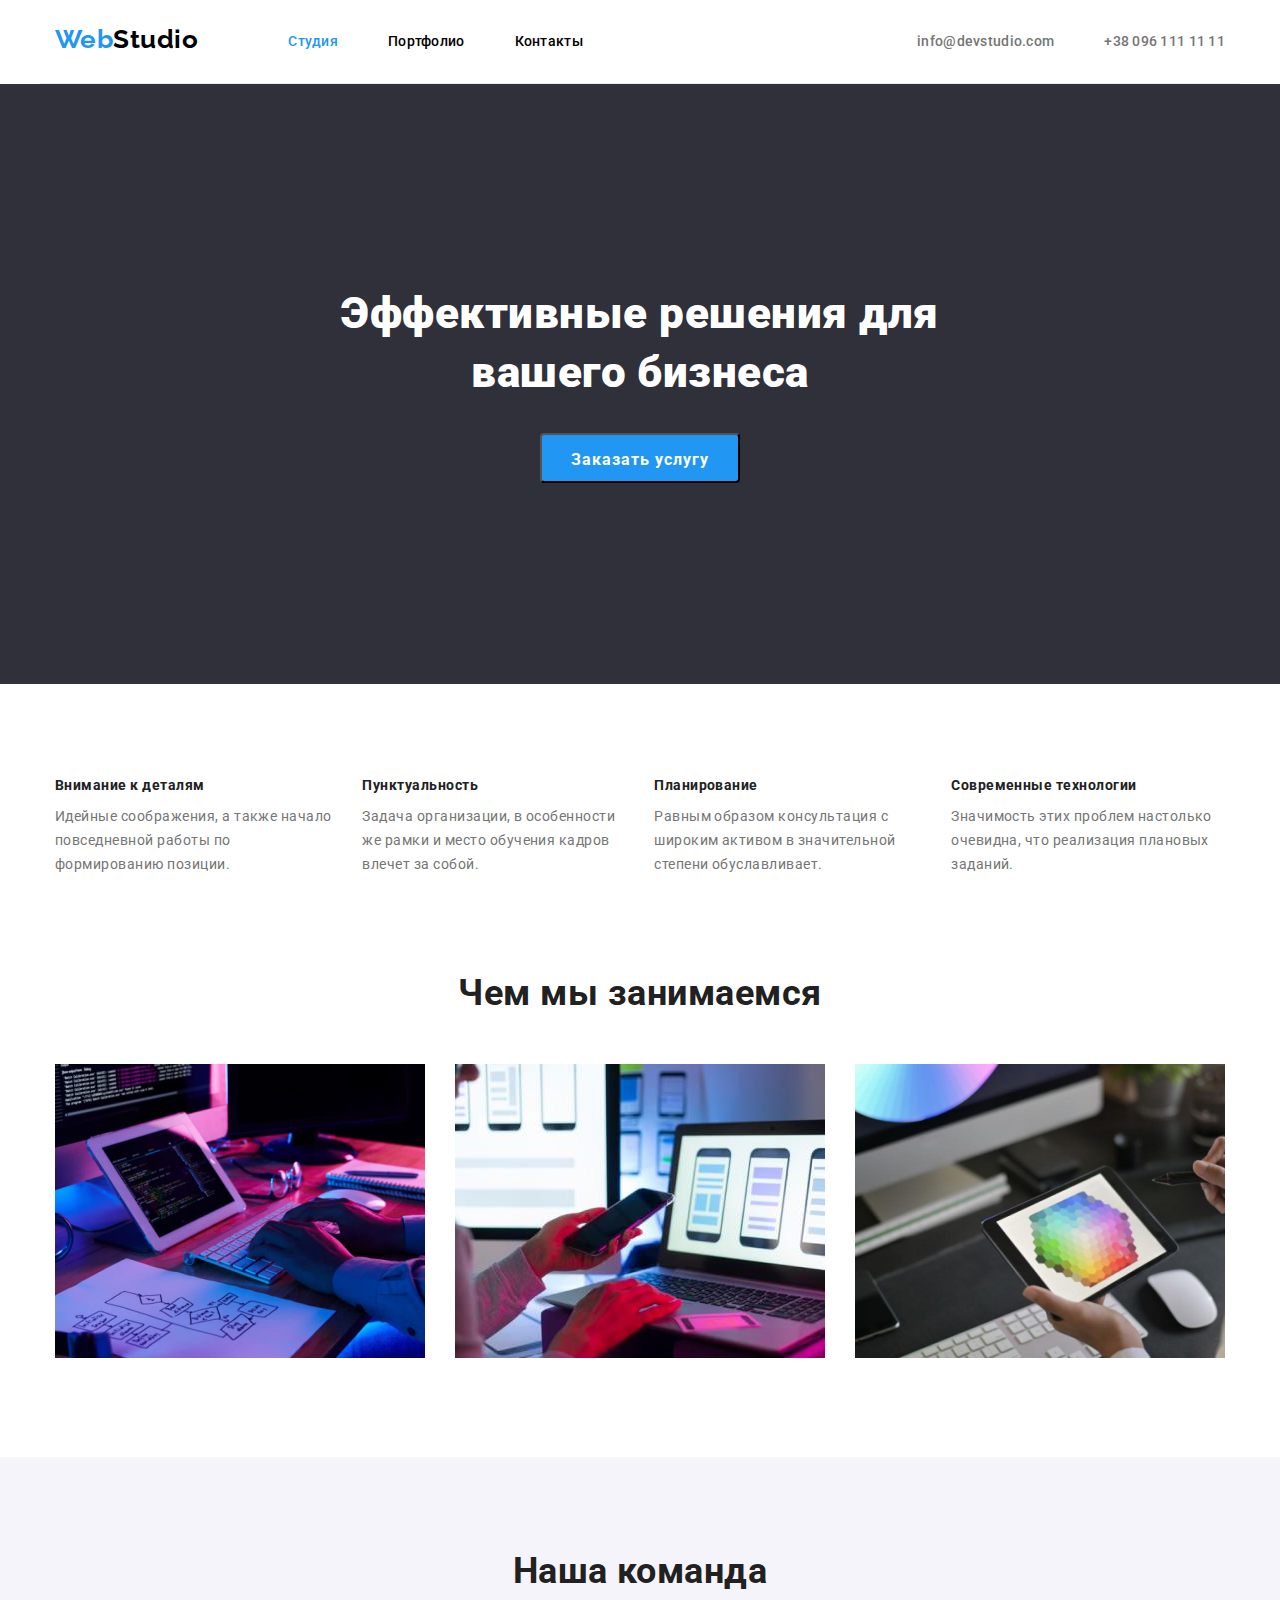
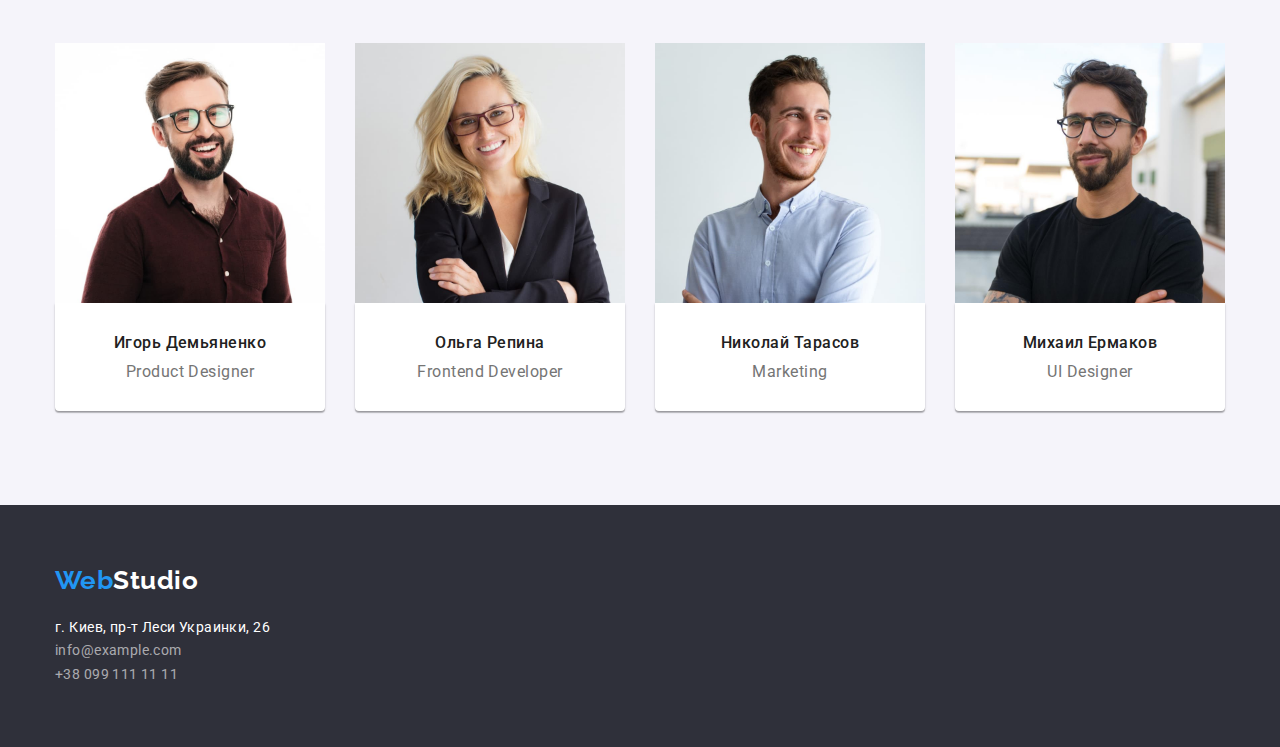
==== commit d832bc56: "заканчивает оформление" ====
--- a/index.html
+++ b/index.html
@@ -47,7 +47,7 @@
         <!--Особенности-->
         <section class="feature">
             <div class="container">
-                <h2">Особенности</h2>
+                <h2 class="hidden">Особенности</h2>
                 <ul class="feature-list">
                     <li class="feature-box">
                         <h3 class="feature-title">Внимание к деталям</h3>
@@ -74,7 +74,7 @@
         </section>
 
         <section class="work">
-            <div class="container">
+            <div class="container work">
             <h2 class="section-title">Чем мы занимаемся</h2>
             <ul class="work-cards">
                 <li class="work-item">
@@ -96,44 +96,54 @@
 
         <section class="team">
             <div class="container">
-            <h2 class="section-title">Наша команда</h2>
-            <ul class="team-cards">
-                <li class="team-item">
+                <h2 class="section-title">Наша команда</h2>
+                <ul class="team-cards">
+                    <li class="team-item">
                     <div class="team-box">
-                        <img src="./image/фото1.jpg" alt="Улыбчивий мужчина в очках" width="270">
-                        <h3 class="title-el">Игорь Демьяненко</h3>
-                        <p class="title-el-text">Product Designer</p>
-                    </div>
-                </li>
-                <li class="team-item">
-                    <div class="team-box">
-                        <img src="./image/фото2.jpg" alt="Светловолосая девушка" width="270">
-                        <h3 class="title-el">Ольга Репина</h3>
-                        <p class="title-el-text">Frontend Developer</p>
-                    </div>
-                </li>
-                <li class="team-item">
-                    <div class="team-box">
-                        <img src="./image/фото3.jpg" alt="Улыбчивый парень в рубашке" width="270">
-                        <h3 class="title-el">Николай Тарасов</h3>
-                        <p class="title-el-text">Marketing</p>
-                    </div>
-                </li>
-                <li class="team-item">
-                    <div class="team-box">
-                        <img src="./image/фото4.jpg" alt="Увереный в себе мужчина" width="270">
-                        <h3 class="title-el">Михаил Ермаков</h3>
-                        <p class="title-el-text">UI Designer</p>
+                        <img class="team-img" src="./image/фото1.jpg" alt="Улыбчивий мужчина в очках" width="270">
+                        <div class="team-border">
+                            <h3 class="title-el">Игорь Демьяненко</h3>
+                            <p class="title-el-text">Product Designer</p>
+                        </div>
                     </div>
 
-                </li>
-                </div>
-            </ul>
+                    </li>
+                    <li class="team-item">
+                    <div class="team-box">
+                        <img class="team-img" src="./image/фото2.jpg" alt="Светловолосая девушка" width="270">
+                        <div class="team-border">
+                            <h3 class="title-el">Ольга Репина</h3>
+                            <p class="title-el-text">Frontend Developer</p>
+                        </div>
+                    </div>
+
+                    </li>
+                    <li class="team-item">
+                    <div class="team-box">
+                        <img class="team-img" src="./image/фото3.jpg" alt="Улыбчивый парень в рубашке" width="270">
+                        <div class="team-border">
+                            <h3 class="title-el">Николай Тарасов</h3>
+                            <p class="title-el-text">Marketing</p>
+                        </div>
+                    </div>
+                    </li>
+
+                    <li class="team-item">
+                    <div class="team-box">
+                        <img class="team-img" src="./image/фото4.jpg" alt="Увереный в себе мужчина" width="270">
+                        <div class="team-border">
+                            <h3 class="title-el">Михаил Ермаков</h3>
+                            <p class="title-el-text">UI Designer</p>
+                        </div>
+                    </div>
+                    </li>
+                </ul>
+            </div>
         </section>
     </main>
 
         <footer class="footer">
-            <div class="container">
+            <div class="footer container">
                 <!--Адресс-->
                 <a class="footer-logo logo" href="/"> <span class="logo-web">Web</span><span class="logo-studio">Studio</span></a>
                 <address class="address-footer">
--- a/css/styles.css
+++ b/css/styles.css
@@ -7,6 +7,7 @@
   --button-background-color: #f5f4fa;
   --hero-background-color: #2f303a;
   --hero-button-focus-color: #188ce8;
+  --border-cards-color: #eeeeee;
   --auth-nav-footer-color: rgba(255, 255, 255, 0.6);
 }
 
@@ -22,11 +23,14 @@
 
 body {
   margin: 0;
+  /* width: 1600px; */
 
   background: var(--primari-white-color);
   color: var(--primari-text-color);
   font-family: Roboto, sans-serif;
   letter-spacing: 0.03em;
+  /* box-shadow: 0px 1px 3px rgba(0, 0, 0, 0.12), 0px 1px 1px rgba(0, 0, 0, 0.14),
+    0px 2px 1px rgba(0, 0, 0, 0.2); */
 }
 
 ul {
@@ -46,10 +50,32 @@
   margin-bottom: 0;
 }
 
+.container {
+  display: block;
+  width: 1200px;
+  padding-left: 15px;
+  padding-right: 15px;
+  padding-top: 94px;
+  padding-bottom: 94px;
+  margin-left: auto;
+  margin-right: auto;
+  /* outline: 2px solid #18e85d; */
+}
+.hidden {
+  position: absolute;
+  clip: rect(0 0 0 0);
+  width: 1px;
+  height: 1px;
+  margin: -1px;
+}
+
 .header.container {
   display: flex;
   justify-content: space-between;
   align-items: center;
+  padding-top: 0;
+  padding-bottom: 0;
+  border-bottom: 1px solid #ececec;
 }
 
 /* logo */
@@ -142,12 +168,12 @@
 
 /* hero */
 .hero {
-  background-color: var(--hero-background-color);
-
   margin-top: 0;
   margin-bottom: 0;
   height: 600px;
   text-align: center;
+
+  background-color: var(--hero-background-color);
 }
 
 .hero-container {
@@ -155,6 +181,8 @@
   width: 1200px;
   padding-left: 15px;
   padding-right: 15px;
+  padding-top: 200px;
+  padding-bottom: 200px;
   margin-right: auto;
   margin-left: auto;
 }
@@ -163,8 +191,7 @@
   display: block;
   margin-left: auto;
   margin-right: auto;
-  padding-top: 200px;
-  padding-bottom: 30px;
+  margin-bottom: 30px;
   width: 696px;
 
   color: var(--primari-white-color);
@@ -174,10 +201,11 @@
   line-height: 1.36;
 }
 .hero-button {
-  width: 200px;
+  min-width: 200px;
   height: 50px;
-  margin-bottom: 200px;
   border-radius: 4px;
+  padding-bottom: 10px;
+  padding-top: 10px;
 
   color: var(--primari-white-color);
   background-color: var(--accent-color);
@@ -195,15 +223,6 @@
 }
 
 /* section */
-.container {
-  display: block;
-  width: 1200px;
-  padding-left: 15px;
-  padding-right: 15px;
-  margin-left: auto;
-  margin-right: auto;
-  outline: 2px solid #18e85d;
-}
 
 .feature-list {
   display: flex;
@@ -214,7 +233,7 @@
   height: 101px;
   width: calc((100%-90px) / 4);
   margin-right: 30px;
-  outline: 2px solid red;
+  /* outline: 2px solid red; */
 }
 
 .feature-box:last-child {
@@ -232,10 +251,8 @@
   display: block;
 }
 
-.button-filter,
-.section-title {
-  display: block;
-  padding-top: 94px;
+.button-filter {
+  display: block;
   padding-bottom: 50px;
 
   color: var(--title-text-color);
@@ -251,17 +268,31 @@
 }
 
 .button {
+  border: var(--button-background-color);
   border-radius: 4px;
+  padding: 6px 22px;
 }
 
 .filter-item:not(:last-child) {
   margin-right: 8px;
 }
 
+.img {
+  display: block;
+  max-width: 100%;
+  height: auto;
+}
+
+.projects-border {
+  border-bottom: 1px solid var(--border-cards-color);
+  border-left: 1px solid var(--border-cards-color);
+  border-right: 1px solid var(--border-cards-color);
+  padding: 20px 24px;
+}
+
 .projects-cards {
   display: flex;
   flex-wrap: wrap;
-  padding-bottom: 94px;
 }
 
 /* .projects-item {
@@ -270,23 +301,22 @@
   margin-bottom: 30px;
 } */
 
-.projects-item:nth-child(3n) {
-  margin-right: 0;
-}
-
-.projects-item:nth-last-child(-n + 3) {
-  margin-bottom: 0px;
-}
-
 .projects-item {
   width: calc ((100%-60px)/3);
   margin-right: 30px;
   margin-bottom: 30px;
 }
+.projects-item:nth-child(3n) {
+  margin-right: 0;
+}
+.projects-item:nth-last-child(-n + 3) {
+  margin-bottom: 0px;
+}
 
 .projects-title {
+  padding-top: 4px;
+
   color: var(--title-text-color);
-
   font-weight: 700;
   font-size: 18px;
   line-height: 2;
@@ -304,18 +334,16 @@
 }
 
 .feature-title {
+  padding-bottom: 10px;
+
   color: var(--title-text-color);
-
   font-weight: 700;
   font-size: 14px;
   line-height: 1.14;
-
-  padding-bottom: 10px;
 }
 
 .feature-list {
   /* display: flex; */
-  padding-top: 94px;
 }
 
 .feature-text {
@@ -325,8 +353,67 @@
   line-height: 1.7;
 }
 
+/* work */
+.container.work {
+  padding-top: 0;
+  padding-bottom: 0;
+}
+.section-title {
+  display: block;
+  padding-bottom: 50px;
+
+  color: var(--title-text-color);
+  font-weight: 700;
+  font-size: 36px;
+  line-height: 1.16;
+  text-align: center;
+}
+
+.work-cards {
+  display: flex;
+  padding-bottom: 94px;
+}
+
+.work-item {
+  display: block;
+  width: calc((100%-60px) / 3);
+  margin-right: 30px;
+  margin-bottom: 30px;
+}
+
+.work-item:nth-last-child(-n + 3) {
+  margin-bottom: 0;
+}
+
+.work-item:nth-child(3n) {
+  margin-right: 0;
+}
+
+/* team */
+.team {
+  background-color: var(--button-background-color);
+}
+
+.team-cards {
+  display: block;
+  display: flex;
+}
+
+.team-item {
+  display: block;
+  width: calc((100%-60px) / 4);
+  margin-right: 30px;
+  margin-bottom: 30px;
+}
+
+.team-item:last-child {
+  margin-right: 0px;
+}
+
+.team-item:nth-last-child(-n + 4) {
+  margin-bottom: 0px;
+}
 .title-el {
-  padding-top: 30px;
   padding-bottom: 10px;
 
   color: var(--title-text-color);
@@ -342,51 +429,22 @@
   text-align: center;
 }
 
-/* work */
-.work-cards {
-  display: flex;
-  padding-bottom: 94px;
-}
-
-.work-item {
-  display: block;
-  width: calc((100%-60px) / 3);
-  margin-right: 30px;
-  margin-bottom: 30px;
-}
-
-.work-item:nth-last-child(-n + 3) {
-  margin-bottom: 0;
-}
-
-.work-item:nth-child(3n) {
-  margin-right: 0;
-}
-
-/* team */
-.team {
-  background-color: var(--button-background-color);
-}
-
-.team-cards {
-  display: block;
-  display: flex;
-  padding-bottom: 94px;
-}
-
-.team-item {
-  display: block;
-  width: calc((100%-60px) / 4);
-  margin-right: 30px;
-  margin-bottom: 30px;
-}
-
-.team-item:last-child {
-  margin-right: 0px;
-}
-
-.team-item:nth-last-child(-n + 4) {
-  margin-bottom: 0px;
+.team-border {
+  display: block;
+  background: #ffffff;
+  box-shadow: 0px 1px 3px rgba(0, 0, 0, 0.12), 0px 1px 1px rgba(0, 0, 0, 0.14),
+    0px 2px 1px rgba(0, 0, 0, 0.2);
+  border-radius: 0px 0px 4px 4px;
+  padding-top: 30px;
+  padding-bottom: 30px;
+  padding-left: auto;
+  padding-right: auto;
+}
+
+.team-img {
+  display: block;
+  max-width: 100%;
+  height: auto;
 }
 
 /* Button */
@@ -411,6 +469,11 @@
 }
 
 /*  section footer */
+.footer.container {
+  padding-top: 0;
+  padding-bottom: 0;
+}
+
 .footer {
   background-color: var(--hero-background-color);
 }
@@ -418,9 +481,9 @@
 .footer-logo {
   display: block;
   padding-top: 60px;
-  padding-bottom: 20px;
-}
-
+  margin-bottom: 20px;
+  /* outline: 2px solid red; */
+}
 .footer-item {
   display: block;
   padding-bottom: 60px;
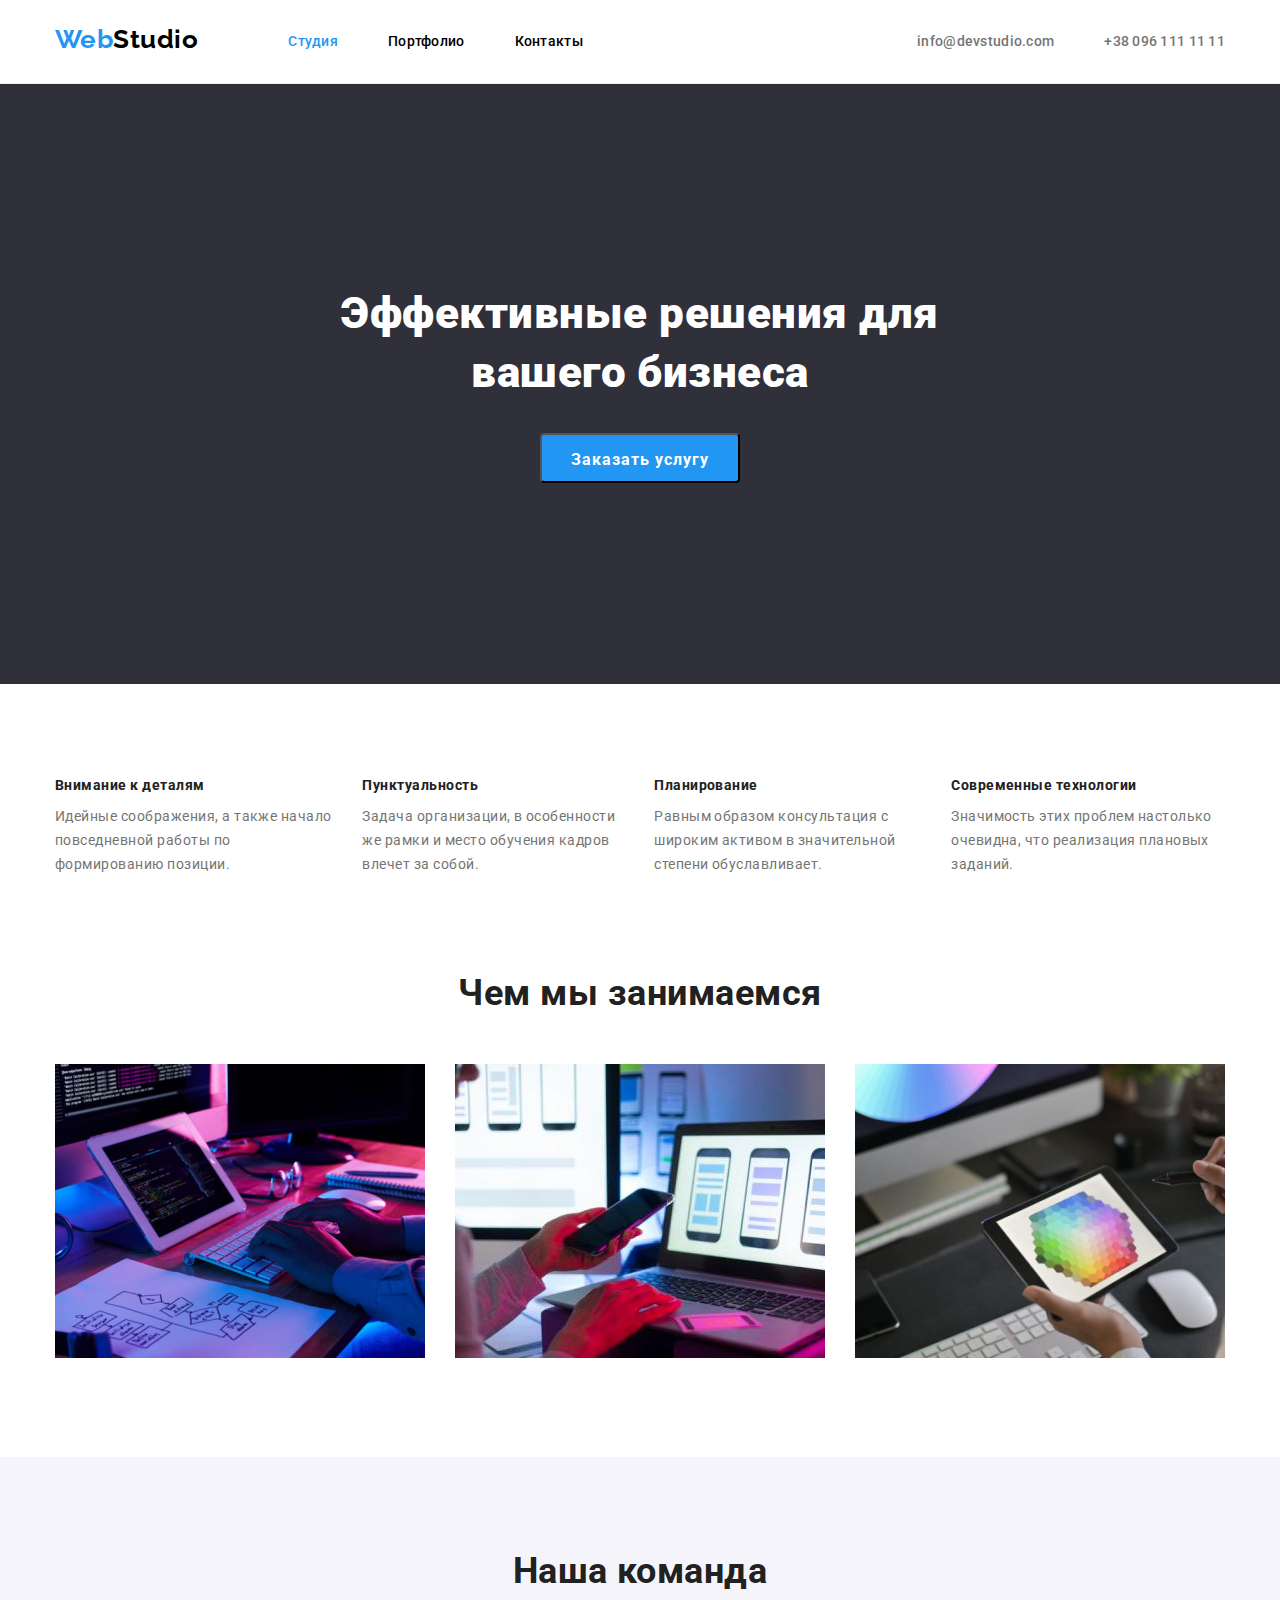
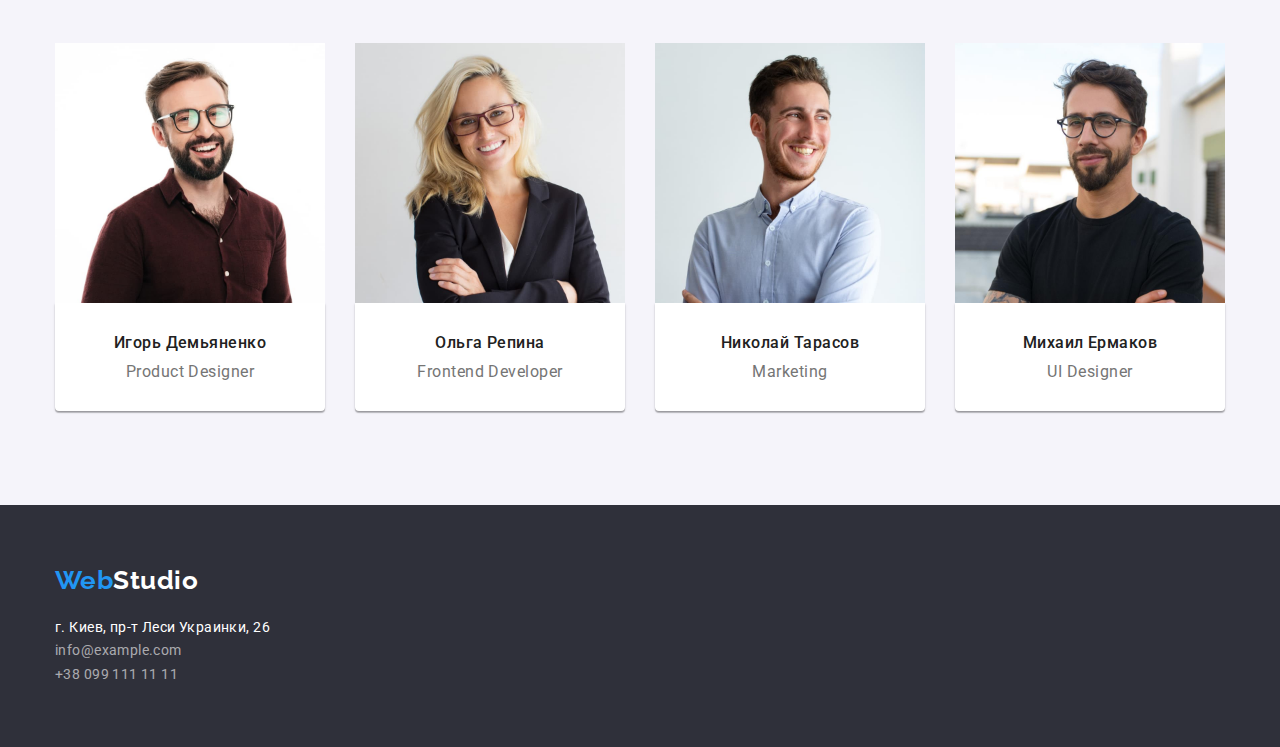
==== commit 88dd30f6: "исправляет хедер в html" ====
--- a/index.html
+++ b/index.html
@@ -14,22 +14,24 @@
 </head>
 
 <body>
-    <header class="header container">
-        <nav class="main-nav">
-            <a class="logo" href="/">
-                <span class="logo-web">Web</span>Studio
-            </a>
-            <ul class="site-nav">
-                <li class="site-nav-item"><a href="index.html" class="site-nav-link link current">Студия</a></li>
-                <li class="site-nav-item"><a href="portfolio.html" class="site-nav-link link">Портфолио</a></li>
-                <li class="site-nav-item"><a href="" class="site-nav-link link">Контакты</a></li>
+    <header class="header-blok">
+      <section class="header container">
+            <nav class="main-nav">
+                <a class="logo" href="/">
+                    <span class="logo-web">Web</span>Studio
+                </a>
+                <ul class="site-nav">
+                    <li class="site-nav-item"><a href="index.html" class="site-nav-link link current">Студия</a></li>
+                    <li class="site-nav-item"><a href="portfolio.html" class="site-nav-link link">Портфолио</a></li>
+                    <li class="site-nav-item"><a href="" class="site-nav-link link">Контакты</a></li>
+                </ul>
+            </nav>
+            
+            <ul class="auth-nav list">
+                <li class="auth-nav-item"><a href="mailto:info@devstudio.com" class="auth-nav-link">info@devstudio.com</a></li>
+                <li class="auth-nav-item"><a href="tel:+380961111111" class="auth-nav-link">+38 096 111 11 11</a></li>
             </ul>
-        </nav>
-
-        <ul class="auth-nav list">
-            <li class="auth-nav-item"><a href="mailto:info@devstudio.com" class="auth-nav-link">info@devstudio.com</a></li>
-            <li class="auth-nav-item"><a href="tel:+380961111111" class="auth-nav-link">+38 096 111 11 11</a></li>
-        </ul>
+      </section>
 
     </header>
 
--- a/css/styles.css
+++ b/css/styles.css
@@ -69,13 +69,15 @@
   margin: -1px;
 }
 
+.header-blok {
+  border-bottom: 1px solid #ececec;
+}
 .header.container {
   display: flex;
   justify-content: space-between;
   align-items: center;
   padding-top: 0;
   padding-bottom: 0;
-  border-bottom: 1px solid #ececec;
 }
 
 /* logo */
@@ -342,9 +344,9 @@
   line-height: 1.14;
 }
 
-.feature-list {
-  /* display: flex; */
-}
+/* .feature-list {
+  display: flex;
+} */
 
 .feature-text {
   display: flex;
@@ -431,14 +433,15 @@
 
 .team-border {
   display: block;
-  background: #ffffff;
-  box-shadow: 0px 1px 3px rgba(0, 0, 0, 0.12), 0px 1px 1px rgba(0, 0, 0, 0.14),
-    0px 2px 1px rgba(0, 0, 0, 0.2);
   border-radius: 0px 0px 4px 4px;
   padding-top: 30px;
   padding-bottom: 30px;
   padding-left: auto;
   padding-right: auto;
+
+  background: #ffffff;
+  box-shadow: 0px 1px 3px rgba(0, 0, 0, 0.12), 0px 1px 1px rgba(0, 0, 0, 0.14),
+    0px 2px 1px rgba(0, 0, 0, 0.2);
 }
 
 .team-img {
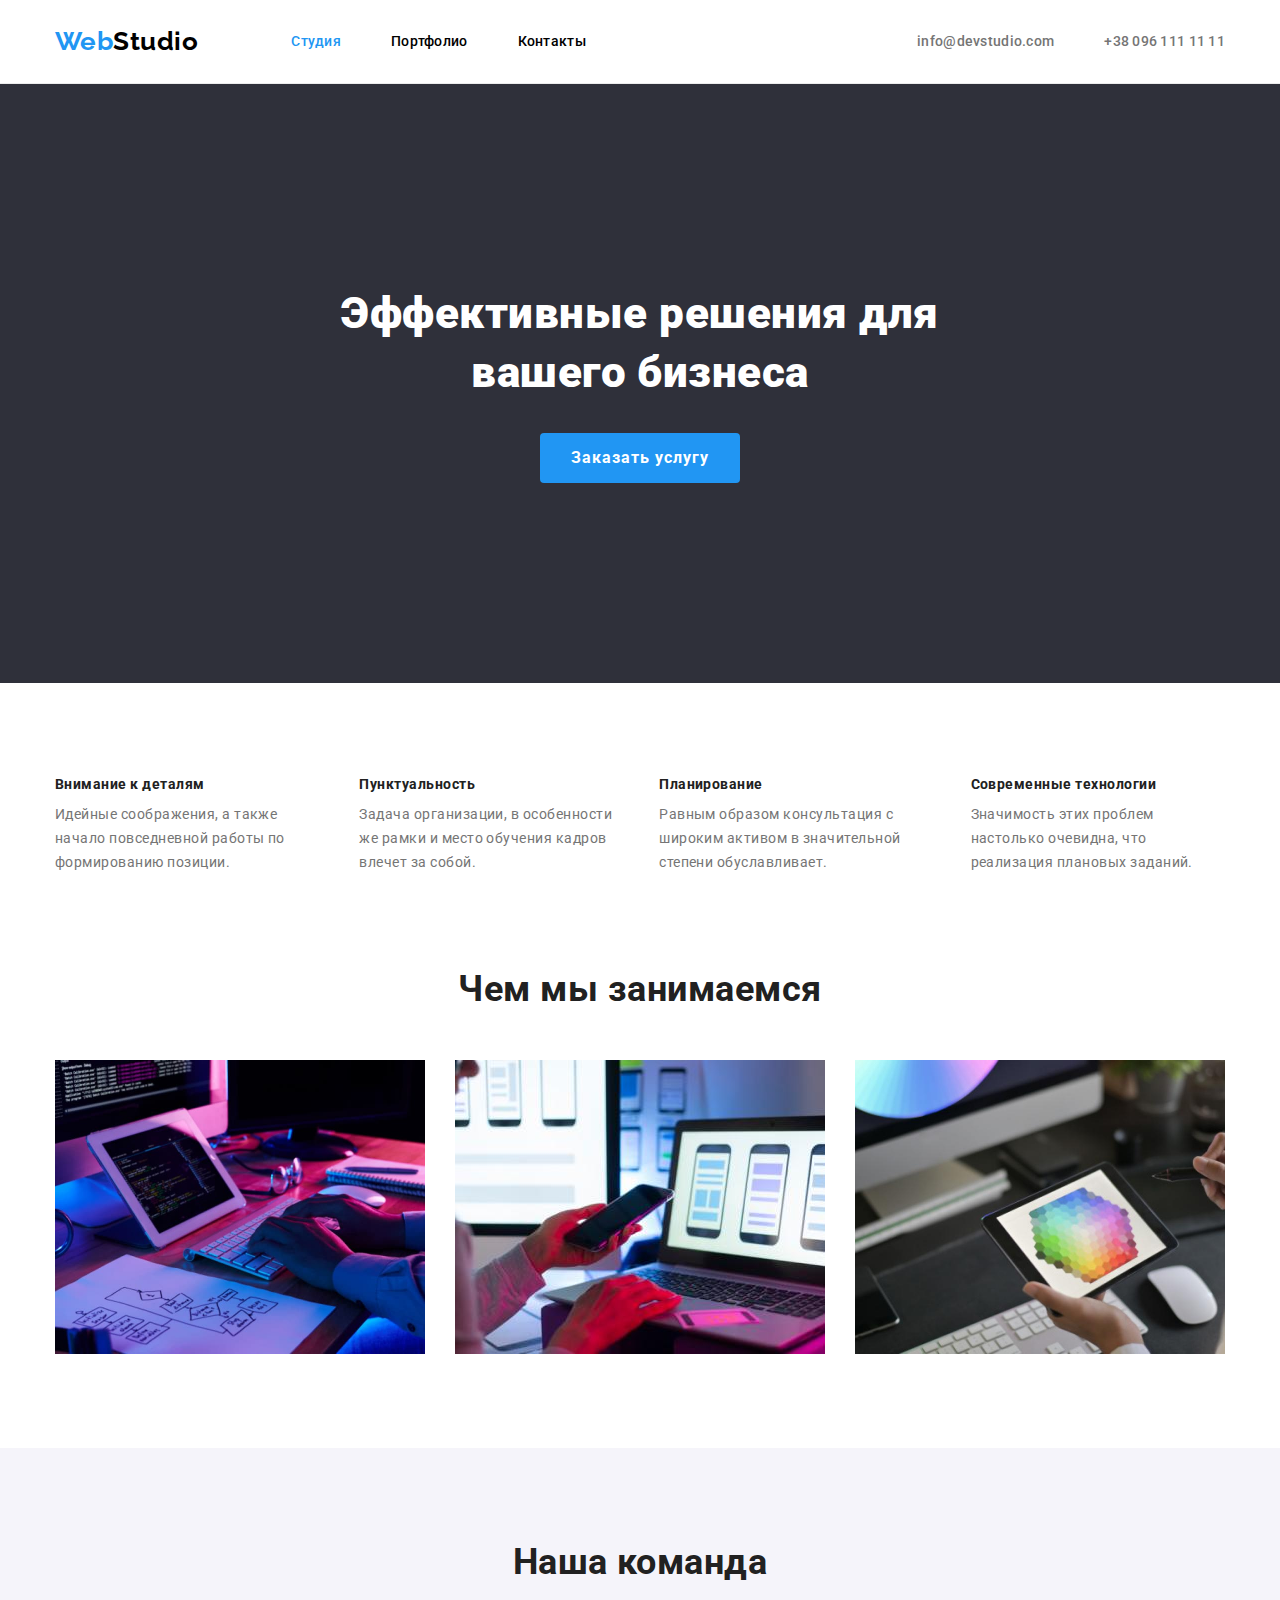
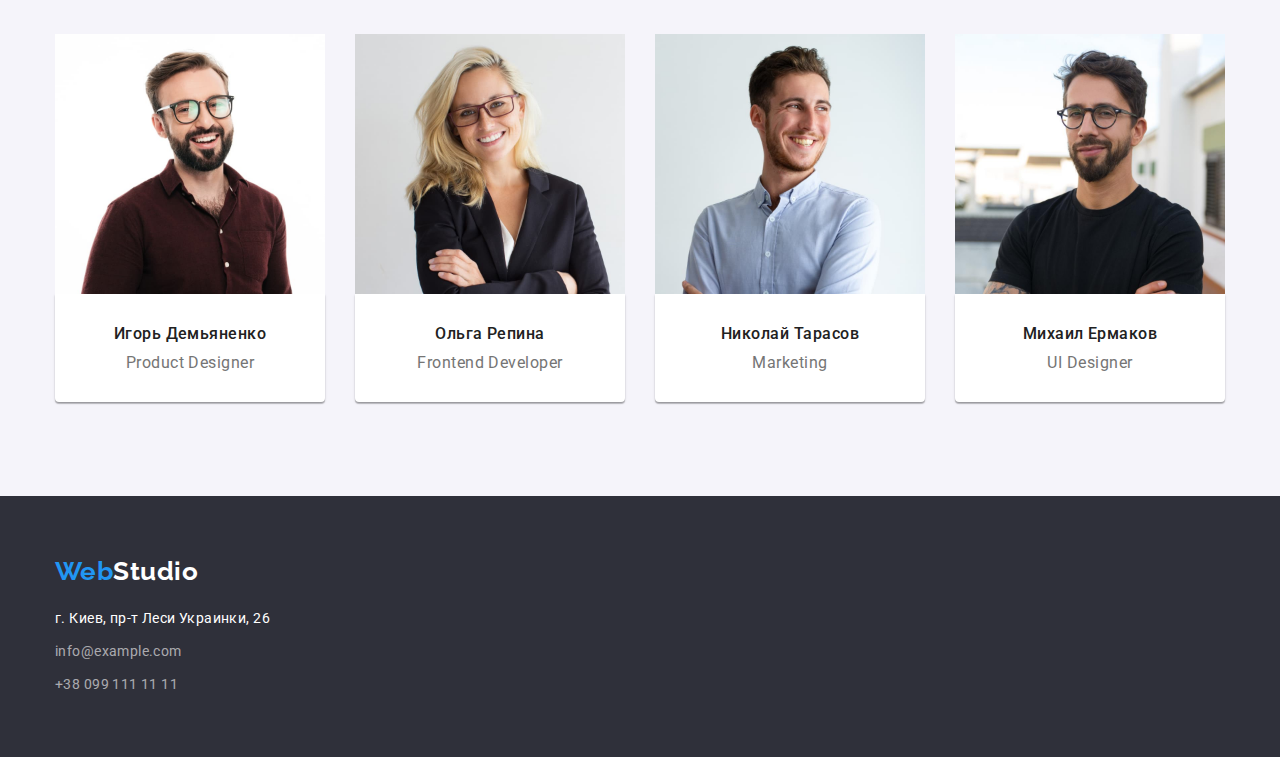
==== commit 902dc821: "Исправляет ошибки дз" ====
--- a/index.html
+++ b/index.html
@@ -15,7 +15,7 @@
 
 <body>
     <header class="header-blok">
-      <section class="header container">
+      <div class="header container">
             <nav class="main-nav">
                 <a class="logo" href="/">
                     <span class="logo-web">Web</span>Studio
@@ -31,7 +31,7 @@
                 <li class="auth-nav-item"><a href="mailto:info@devstudio.com" class="auth-nav-link">info@devstudio.com</a></li>
                 <li class="auth-nav-item"><a href="tel:+380961111111" class="auth-nav-link">+38 096 111 11 11</a></li>
             </ul>
-      </section>
+      </div>
 
     </header>
 
@@ -39,7 +39,7 @@
         <!--Герой-->
 
         <section class="hero">
-            <div class="hero-container container">
+            <div class="container">
                 <h1 class="hero-title">Эффективные решения для вашего бизнеса</h1>
                 <button class="hero-button" type="button">Заказать услугу</button>
             </div>
@@ -76,9 +76,9 @@
         </section>
 
         <section class="work">
-            <div class="container work">
-            <h2 class="section-title">Чем мы занимаемся</h2>
-            <ul class="work-cards">
+            <div class="container">
+              <h2 class="section-title">Чем мы занимаемся</h2>
+             <ul class="work-cards">
                 <li class="work-item">
                     <img src="./image/img(1).jpg" alt="Разработка плана за компьютером" width="370">
 
@@ -92,7 +92,7 @@
                     <img src="./image/img(3).jpg" alt="Поддержка через планшет" width="370">
 
                 </li>
-            </ul>
+                 </ul>
             </div>
         </section>
 
@@ -145,14 +145,14 @@
     </main>
 
         <footer class="footer">
-            <div class="footer container">
+            <div class="container">
                 <!--Адресс-->
                 <a class="footer-logo logo" href="/"> <span class="logo-web">Web</span><span class="logo-studio">Studio</span></a>
                 <address class="address-footer">
                     <ul class="footer-item">
                         <li class="address">г. Киев, пр-т Леси Украинки, 26</li>
                         <li><a href="mailto:info@devstudio.com" class="auth-nav-footer">info@example.com</a></li>
-                        <li><a href="tel:+380991111111" class="auth-nav-footer">+38 099 111 11 11</a></li>
+                        <li><a href="tel:+380991111111" class="tel-nav-footer">+38 099 111 11 11</a></li>
                     </ul>
                 </address>
             </div>
--- a/css/styles.css
+++ b/css/styles.css
@@ -50,8 +50,17 @@
   margin-bottom: 0;
 }
 
+a {
+  text-decoration: none;
+}
+
+img {
+  display: block;
+  max-width: 100%;
+  height: auto;
+}
+
 .container {
-  display: block;
   width: 1200px;
   padding-left: 15px;
   padding-right: 15px;
@@ -59,7 +68,6 @@
   padding-bottom: 94px;
   margin-left: auto;
   margin-right: auto;
-  /* outline: 2px solid #18e85d; */
 }
 .hidden {
   position: absolute;
@@ -72,10 +80,9 @@
 .header-blok {
   border-bottom: 1px solid #ececec;
 }
+
 .header.container {
   display: flex;
-  justify-content: space-between;
-  align-items: center;
   padding-top: 0;
   padding-bottom: 0;
 }
@@ -83,18 +90,17 @@
 /* logo */
 .main-nav {
   display: flex;
+  align-items: center;
 }
 
 .logo {
-  padding-top: 24px;
-  margin-right: 90px;
+  margin-right: 93px;
 
   color: var(--logo-nav-color);
   font-family: Raleway, sans-serif;
-  font-weight: bold;
+  font-weight: 700;
   font-size: 26px;
   line-height: 1.19;
-  text-decoration: none;
 }
 
 .logo-web {
@@ -124,7 +130,6 @@
   font-size: 14px;
   line-height: 1.33;
   letter-spacing: 0.02em;
-  text-decoration: none;
 }
 
 .site-nav-link:hover,
@@ -138,6 +143,7 @@
 
 .auth-nav.list {
   display: flex;
+  align-items: center;
   margin-left: auto;
 }
 
@@ -148,13 +154,7 @@
   font-size: 14px;
   line-height: 1.33;
   letter-spacing: 0.02em;
-  text-decoration: none;
-
-  padding-top: 32px;
-  padding-bottom: 32px;
-}
-
-.auth-nav-item {
+
   padding-top: 32px;
   padding-bottom: 32px;
 }
@@ -169,28 +169,20 @@
 }
 
 /* hero */
+
 .hero {
-  margin-top: 0;
-  margin-bottom: 0;
-  height: 600px;
-  text-align: center;
-
   background-color: var(--hero-background-color);
-}
-
-.hero-container {
-  display: block;
-  width: 1200px;
-  padding-left: 15px;
-  padding-right: 15px;
   padding-top: 200px;
   padding-bottom: 200px;
-  margin-right: auto;
-  margin-left: auto;
+  text-align: center;
+}
+
+.hero > .container {
+  padding-top: 0;
+  padding-bottom: 0;
 }
 
 .hero-title {
-  display: block;
   margin-left: auto;
   margin-right: auto;
   margin-bottom: 30px;
@@ -205,6 +197,7 @@
 .hero-button {
   min-width: 200px;
   height: 50px;
+  border: transparent;
   border-radius: 4px;
   padding-bottom: 10px;
   padding-top: 10px;
@@ -231,31 +224,82 @@
 }
 
 .feature-box {
-  display: block;
-  height: 101px;
-  width: calc((100%-90px) / 4);
+  flex-basis: calc((100%-90px) / 4);
   margin-right: 30px;
-  /* outline: 2px solid red; */
 }
 
 .feature-box:last-child {
   margin-right: 0px;
 }
 
+.feature-text {
+  font-size: 14px;
+  line-height: 1.7;
+}
 .feature-title {
-  display: block;
-  padding-bottom: 10px;
-  /* margin-top: 94px; */
-  /* margin-bottom: 94px; */
-}
-
-.feature-text {
-  display: block;
+  margin-bottom: 10px;
+
+  color: var(--title-text-color);
+  font-weight: 700;
+  font-size: 14px;
+  line-height: 1.14;
 }
 
 .button-filter {
-  display: block;
-  padding-bottom: 50px;
+  margin-bottom: 50px;
+
+  display: flex;
+  justify-content: center;
+}
+
+.filter-item:not(:last-child) {
+  margin-right: 8px;
+}
+
+.projects-border {
+  border-bottom: 1px solid var(--border-cards-color);
+  border-left: 1px solid var(--border-cards-color);
+  border-right: 1px solid var(--border-cards-color);
+  padding: 20px 24px;
+}
+
+.projects-cards {
+  display: flex;
+  flex-wrap: wrap;
+}
+
+.projects-item {
+  display: block;
+  flex-basis: calc ((100%-60px) / 3);
+  margin-right: 30px;
+  margin-bottom: 30px;
+}
+.projects-item:nth-child(3n) {
+  margin-right: 0;
+}
+.projects-item:nth-last-child(-n + 3) {
+  margin-bottom: 0px;
+}
+
+.projects-title {
+  margin-bottom: 4px;
+
+  color: var(--title-text-color);
+  font-weight: 700;
+  font-size: 18px;
+  line-height: 2;
+  letter-spacing: 0.06em;
+}
+
+.projects-text {
+  font-size: 16px;
+  line-height: 1.87;
+}
+
+/* work */
+
+.section-title {
+  margin-bottom: 50px;
 
   color: var(--title-text-color);
   font-weight: 700;
@@ -264,120 +308,15 @@
   text-align: center;
 }
 
-.button-filter {
-  display: flex;
-  justify-content: center;
-}
-
-.button {
-  border: var(--button-background-color);
-  border-radius: 4px;
-  padding: 6px 22px;
-}
-
-.filter-item:not(:last-child) {
-  margin-right: 8px;
-}
-
-.img {
-  display: block;
-  max-width: 100%;
-  height: auto;
-}
-
-.projects-border {
-  border-bottom: 1px solid var(--border-cards-color);
-  border-left: 1px solid var(--border-cards-color);
-  border-right: 1px solid var(--border-cards-color);
-  padding: 20px 24px;
-}
-
-.projects-cards {
-  display: flex;
-  flex-wrap: wrap;
-}
-
-/* .projects-item {
-  width: 370px;
-  margin-right: 30px;
-  margin-bottom: 30px;
-} */
-
-.projects-item {
-  width: calc ((100%-60px)/3);
-  margin-right: 30px;
-  margin-bottom: 30px;
-}
-.projects-item:nth-child(3n) {
-  margin-right: 0;
-}
-.projects-item:nth-last-child(-n + 3) {
-  margin-bottom: 0px;
-}
-
-.projects-title {
-  padding-top: 4px;
-
-  color: var(--title-text-color);
-  font-weight: 700;
-  font-size: 18px;
-  line-height: 2;
-  letter-spacing: 0.06em;
-}
-
-.projects-text {
-  font-size: 16px;
-  line-height: 1.87;
-}
-
-.feature-box {
-  display: flex;
-  flex-wrap: wrap;
-}
-
-.feature-title {
-  padding-bottom: 10px;
-
-  color: var(--title-text-color);
-  font-weight: 700;
-  font-size: 14px;
-  line-height: 1.14;
-}
-
-/* .feature-list {
-  display: flex;
-} */
-
-.feature-text {
-  display: flex;
-  flex-wrap: wrap;
-  font-size: 14px;
-  line-height: 1.7;
-}
-
-/* work */
-.container.work {
-  padding-top: 0;
-  padding-bottom: 0;
-}
-.section-title {
-  display: block;
-  padding-bottom: 50px;
-
-  color: var(--title-text-color);
-  font-weight: 700;
-  font-size: 36px;
-  line-height: 1.16;
-  text-align: center;
+.work .container {
+  padding-top: 0px;
 }
 
 .work-cards {
   display: flex;
-  padding-bottom: 94px;
 }
 
 .work-item {
-  display: block;
   width: calc((100%-60px) / 3);
   margin-right: 30px;
   margin-bottom: 30px;
@@ -397,12 +336,10 @@
 }
 
 .team-cards {
-  display: block;
   display: flex;
 }
 
 .team-item {
-  display: block;
   width: calc((100%-60px) / 4);
   margin-right: 30px;
   margin-bottom: 30px;
@@ -416,53 +353,44 @@
   margin-bottom: 0px;
 }
 .title-el {
-  padding-bottom: 10px;
+  margin-bottom: 10px;
 
   color: var(--title-text-color);
   font-weight: 500;
   font-size: 16px;
   line-height: 1.19;
-  text-align: center;
 }
 
 .title-el-text {
   font-size: 16px;
   line-height: 1.19;
-  text-align: center;
 }
 
 .team-border {
-  display: block;
   border-radius: 0px 0px 4px 4px;
   padding-top: 30px;
   padding-bottom: 30px;
-  padding-left: auto;
-  padding-right: auto;
+  text-align: center;
 
   background: #ffffff;
   box-shadow: 0px 1px 3px rgba(0, 0, 0, 0.12), 0px 1px 1px rgba(0, 0, 0, 0.14),
     0px 2px 1px rgba(0, 0, 0, 0.2);
 }
 
-.team-img {
-  display: block;
-  max-width: 100%;
-  height: auto;
-}
-
 /* Button */
 .button {
-  color: var(--title-text-color);
   background-color: var(--button-background-color);
 
   font-family: inherit;
   font-weight: 500;
   font-size: 16px;
   line-height: 1.6;
-  text-align: center;
   letter-spacing: 0.03em;
-  text-decoration: none;
   cursor: pointer;
+
+  border: transparent;
+  border-radius: 4px;
+  padding: 6px 22px;
 }
 
 .button:hover,
@@ -472,39 +400,49 @@
 }
 
 /*  section footer */
-.footer.container {
+.footer {
+  padding-top: 60px;
+  padding-bottom: 60px;
+
+  background-color: var(--hero-background-color);
+}
+
+.footer > .container {
   padding-top: 0;
   padding-bottom: 0;
 }
 
-.footer {
-  background-color: var(--hero-background-color);
-}
-
 .footer-logo {
   display: block;
-  padding-top: 60px;
+
   margin-bottom: 20px;
-  /* outline: 2px solid red; */
-}
-.footer-item {
-  display: block;
-  padding-bottom: 60px;
+  margin-right: 0px;
 }
 
 .address {
   color: var(--primari-white-color);
+  margin-bottom: 9px;
 }
 
 .auth-nav-footer {
+  display: block;
   color: var(--auth-nav-footer-color);
-}
-
-.auth-nav-footer:focus,
-.auth-nav-footer:hover {
+  margin-bottom: 9px;
+}
+
+.tel-nav-footer {
+  display: block;
+  color: var(--auth-nav-footer-color);
+}
+
+.auth-nav-footer:hover,
+:focus,
+.tel-nav-footer:hover,
+:focus {
   color: var(--accent-color);
 }
 
+.tel-nav-footer,
 .auth-nav-footer,
 .address {
   font-family: Roboto;
@@ -513,5 +451,4 @@
   font-size: 14px;
   line-height: 1.7;
   letter-spacing: 0.03em;
-  text-decoration: none;
-}
+}
